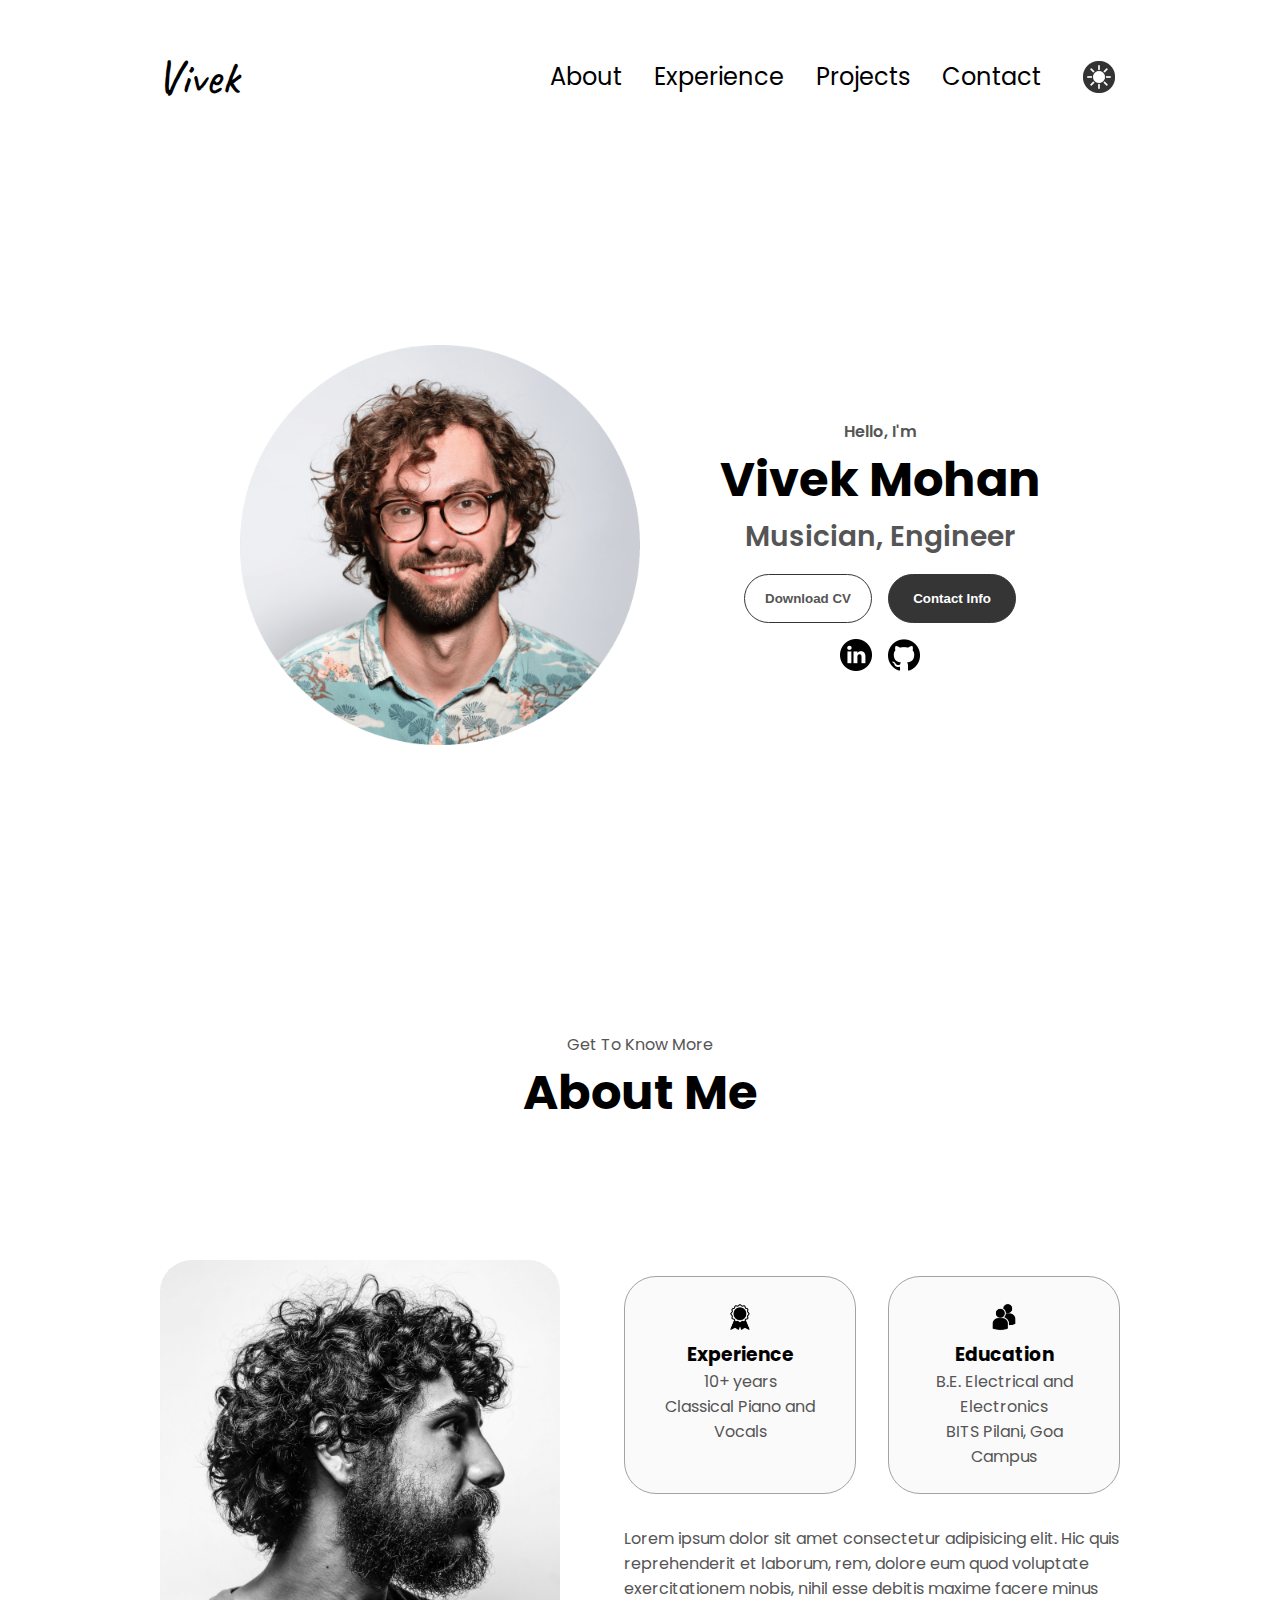
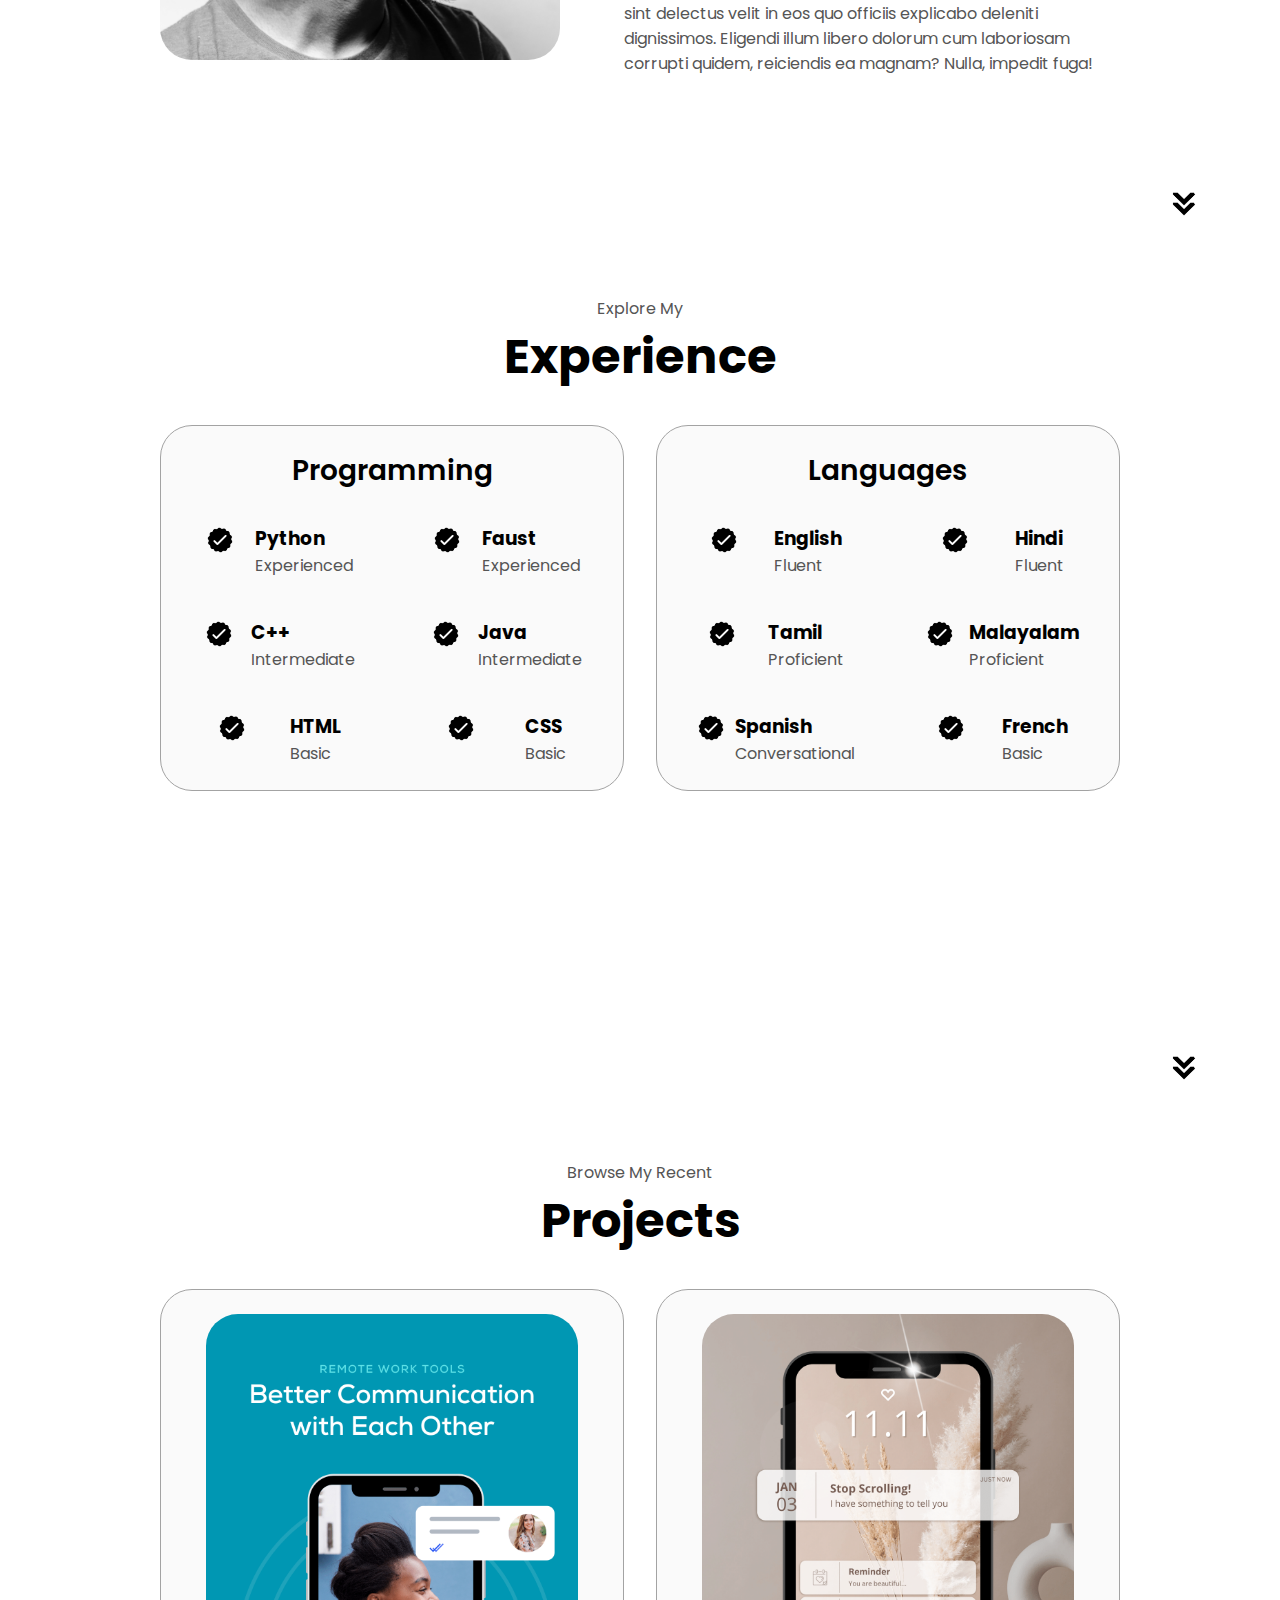
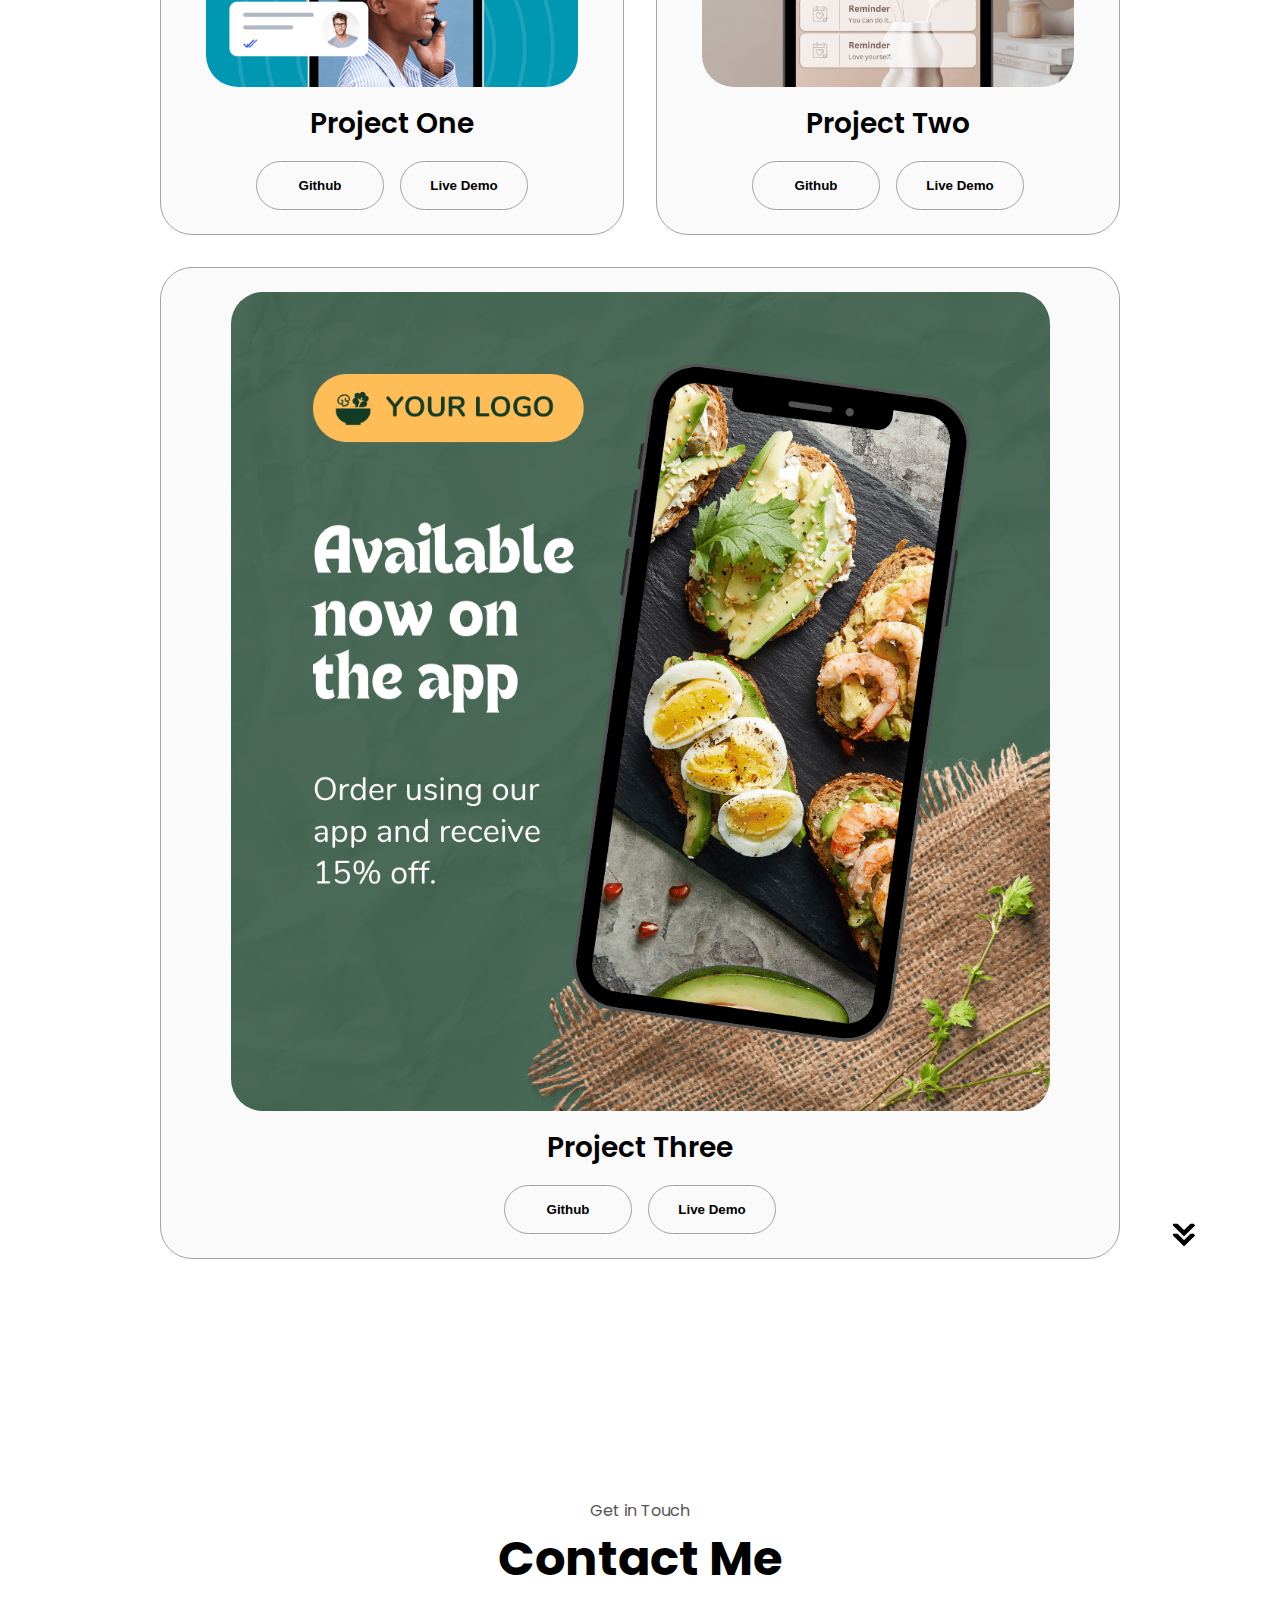
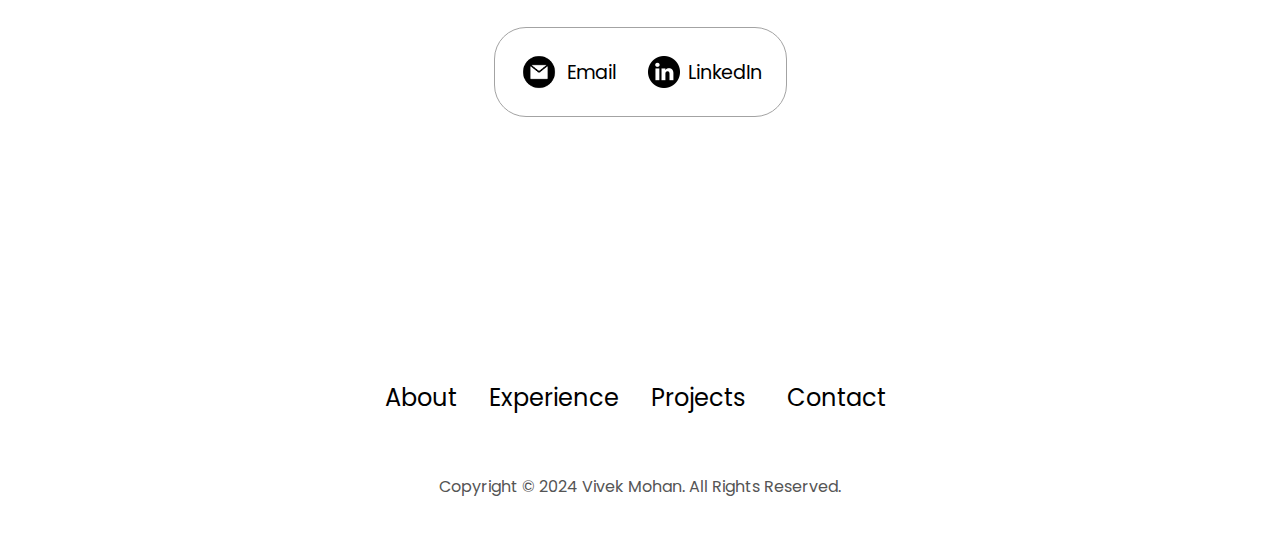
==== index.html @ 4d70843c "Updated fonts and info" ====
<!DOCTYPE html>
<html lang="en">
  <head>
    <meta charset="UTF-8" />
    <meta http-equiv="X-UA-Compatible" content="IE=edge" />
    <meta name="viewport" content="width=device-width, initial-scale=1.0" />
    <title>Vivek Mohan</title>
    <link rel="stylesheet" href="style.css" />
    <link rel="stylesheet" href="mediaqueries.css" />
  </head>
  <body>
    <nav id="desktop-nav">
      <div class="logo">Vivek</div>
      <div>
        <ul class="nav-links">
          <li><a href="#about">About</a></li>
          <li><a href="#experience">Experience</a></li>
          <li><a href="#projects">Projects</a></li>
          <li><a href="#contact">Contact</a></li>
          <li>
            <img
              id="modeToggle"
              class="icon color-icon"
              src="./assets/theme_light.png"
              src-light="./assets/theme_light.png"
              src-dark="./assets/theme_dark.png"
              alt="Color them icon"
            />
          </li>
        </ul>
      </div>
    </nav>
    <nav id="hamburger-nav">
      <div class="logo">Vivek</div>
      <div class="hamburger-menu">
        <div class="hamburger-icon" onclick="toggleMenu()">
          <span></span>
          <span></span>
          <span></span>
        </div>
        <div class="menu-links">
          <li><a href="#about" onclick="toggleMenu()">About</a></li>
          <li><a href="#experience" onclick="toggleMenu()">Experience</a></li>
          <li><a href="#projects" onclick="toggleMenu()">Projects</a></li>
          <li><a href="#contact" onclick="toggleMenu()">Contact</a></li>
          <li>
            <img
              id="modeToggle2"
              class="icon color-icon"
              src="./assets/theme_light.png"
              src-light="./assets/theme_light.png"
              src-dark="./assets/theme_dark.png"
              alt="Color them icon"
            />
          </li>
        </div>
      </div>
    </nav>
    <section id="profile">
      <div class="section__pic-container">
        <img src="./assets/profile-pic.png" alt="Vivek's profile picture" />
      </div>
      <div class="section__text">
        <p class="section__text__p1">Hello, I'm</p>
        <h1 class="title">Vivek Mohan</h1>
        <p class="section__text__p2">Musician, Engineer</p>
        <div class="btn-container">
          <button
            class="btn btn-color-2"
            onclick="window.open('./assets/VivekMohan_Resume.pdf')"
          >
            Download CV
          </button>
          <button class="btn btn-color-1" onclick="location.href='./#contact'">
            Contact Info
          </button>
        </div>
        <div id="socials-container">
          <img
            src="./assets/linkedin_light.png"
            src-light="./assets/linkedin_light.png"
            src-dark="./assets/linkedin_dark.png"
            alt="My LinkedIn profile"
            class="icon linkedin-icon"
            onclick="location.href='https://linkedin.com/in/vvk-mhn/'"
          />
          <img
            src="./assets/github_light.png"
            src-light="./assets/github_light.png"
            src-dark="./assets/github_dark.png"
            alt="My github profile"
            class="icon github-icon"
            onclick="location.href='https://github.com/vvk-mhn'"
          />
        </div>
      </div>
    </section>
    <section id="about">
      <p class="section__text__p1">Get To Know More</p>
      <h1 class="title">About Me</h1>
      <div class="section-container">
        <div class="section__pic-container">
          <img
            src="./assets/about-pic.png"
            alt="Profile picture"
            class="about-pic"
          />
        </div>
        <div class="about-details-container">
          <div class="about-containers">
            <div class="details-container">
              <img
                src="./assets/experience_light.png"
                src-light="./assets/experience_light.png"
                src-dark="./assets/experience_dark.png"
                alt="Experience icon"
                class="icon"
              />
              <h3>Experience</h3>
              <p>10+ years <br />Classical Piano and Vocals</p>
            </div>
            <div class="details-container">
              <img
                src="./assets/education_light.png"
                src-light="./assets/education_light.png"
                src-dark="./assets/education_dark.png"
                alt="Education icon"
                class="icon"
              />
              <h3>Education</h3>
              <p>B.E. Electrical and Electronics<br />BITS Pilani, Goa Campus</p>
            </div>
          </div>
          <div class="text-container">
            <p>
              Lorem ipsum dolor sit amet consectetur adipisicing elit. Hic quis
              reprehenderit et laborum, rem, dolore eum quod voluptate
              exercitationem nobis, nihil esse debitis maxime facere minus sint
              delectus velit in eos quo officiis explicabo deleniti dignissimos.
              Eligendi illum libero dolorum cum laboriosam corrupti quidem,
              reiciendis ea magnam? Nulla, impedit fuga!
            </p>
          </div>
        </div>
      </div>
      <img
        src="./assets/arrow_light.png"
        src-light="./assets/arrow_light.png"
        src-dark="./assets/arrow_dark.png"
        alt="Arrow icon"
        class="icon arrow"
        onclick="location.href='./#experience'"
      />
    </section>
    <section id="experience">
      <p class="section__text__p1">Explore My</p>
      <h1 class="title">Experience</h1>
      <div class="experience-details-container">
        <div class="about-containers">
          <div class="details-container">
            <h2 class="experience-sub-title">Programming</h2>
            <div class="article-container">
              <article>
                <img
                  src="./assets/checkmark_light.png"
                  src-light="./assets/checkmark_light.png"
                  src-dark="./assets/checkmark_dark.png"
                  alt="Experience icon"
                  class="icon"
                />
                <div>
                  <h3>Python</h3>
                  <p>Experienced</p>
                </div>
              </article>
              <article>
                <img
                  src="./assets/checkmark_light.png"
                  src-light="./assets/checkmark_light.png"
                  src-dark="./assets/checkmark_dark.png"
                  alt="Experience icon"
                  class="icon"
                />
                <div>
                  <h3>Faust</h3>
                  <p>Experienced</p>
                </div>
              </article>
              <article>
                <img
                  src="./assets/checkmark_light.png"
                  src-light="./assets/checkmark_light.png"
                  src-dark="./assets/checkmark_dark.png"
                  alt="Experience icon"
                  class="icon"
                />
                <div>
                  <h3>C++</h3>
                  <p>Intermediate</p>
                </div>
              </article>
              <article>
                <img
                  src="./assets/checkmark_light.png"
                  src-light="./assets/checkmark_light.png"
                  src-dark="./assets/checkmark_dark.png"
                  alt="Experience icon"
                  class="icon"
                />
                <div>
                  <h3>Java</h3>
                  <p>Intermediate</p>
                </div>
              </article>
              <article>
                <img
                  src="./assets/checkmark_light.png"
                  src-light="./assets/checkmark_light.png"
                  src-dark="./assets/checkmark_dark.png"
                  alt="Experience icon"
                  class="icon"
                />
                <div>
                  <h3>HTML</h3>
                  <p>Basic</p>
                </div>
              </article>
              <article>
                <img
                  src="./assets/checkmark_light.png"
                  src-light="./assets/checkmark_light.png"
                  src-dark="./assets/checkmark_dark.png"
                  alt="Experience icon"
                  class="icon"
                />
                <div>
                  <h3>CSS</h3>
                  <p>Basic</p>
                </div>
              </article>
            </div>
          </div>
          <div class="details-container">
            <h2 class="experience-sub-title">Languages</h2>
            <div class="article-container">
              <article>
                <img
                  src="./assets/checkmark_light.png"
                  src-light="./assets/checkmark_light.png"
                  src-dark="./assets/checkmark_dark.png"
                  alt="Experience icon"
                  class="icon"
                />
                <div>
                  <h3>English</h3>
                  <p>Fluent</p>
                </div>
              </article>
              <article>
                <img
                  src="./assets/checkmark_light.png"
                  src-light="./assets/checkmark_light.png"
                  src-dark="./assets/checkmark_dark.png"
                  alt="Experience icon"
                  class="icon"
                />
                <div>
                  <h3>Hindi</h3>
                  <p>Fluent</p>
                </div>
              </article>
              <article>
                <img
                  src="./assets/checkmark_light.png"
                  src-light="./assets/checkmark_light.png"
                  src-dark="./assets/checkmark_dark.png"
                  alt="Experience icon"
                  class="icon"
                />
                <div>
                  <h3>Tamil</h3>
                  <p>Proficient</p>
                </div>
              </article>
              <article>
                <img
                  src="./assets/checkmark_light.png"
                  src-light="./assets/checkmark_light.png"
                  src-dark="./assets/checkmark_dark.png"
                  alt="Experience icon"
                  class="icon"
                />
                <div>
                  <h3>Malayalam</h3>
                  <p>Proficient</p>
                </div>
              </article>
              <article>
                <img
                  src="./assets/checkmark_light.png"
                  src-light="./assets/checkmark_light.png"
                  src-dark="./assets/checkmark_dark.png"
                  alt="Experience icon"
                  class="icon"
                />
                <div>
                  <h3>Spanish</h3>
                  <p>Conversational</p>
                </div>
              </article>
              <article>
                <img
                  src="./assets/checkmark_light.png"
                  src-light="./assets/checkmark_light.png"
                  src-dark="./assets/checkmark_dark.png"
                  alt="Experience icon"
                  class="icon"
                />
                <div>
                  <h3>French</h3>
                  <p>Basic</p>
                </div>
              </article>
            </div>
          </div>
        </div>
      </div>
      <img
        src="./assets/arrow_light.png"
        src-light="./assets/arrow_light.png"
        src-dark="./assets/arrow_dark.png"
        alt="Arrow icon"
        class="icon arrow"
        onclick="location.href='./#projects'"
      />
    </section>
    <section id="projects">
      <p class="section__text__p1">Browse My Recent</p>
      <h1 class="title">Projects</h1>
      <div class="experience-details-container">
        <div class="about-containers">
          <div class="details-container color-container">
            <div class="article-container">
              <img
                src="./assets/project-1.png"
                alt="Project 1"
                class="project-img"
              />
            </div>
            <h2 class="experience-sub-title project-title">Project One</h2>
            <div class="btn-container">
              <button
                class="btn btn-color-2 project-btn"
                onclick="location.href='https://github.com/'"
              >
                Github
              </button>
              <button
                class="btn btn-color-2 project-btn"
                onclick="location.href='https://github.com/'"
              >
                Live Demo
              </button>
            </div>
          </div>
          <div class="details-container color-container">
            <div class="article-container">
              <img
                src="./assets/project-2.png"
                alt="Project 2"
                class="project-img"
              />
            </div>
            <h2 class="experience-sub-title project-title">Project Two</h2>
            <div class="btn-container">
              <button
                class="btn btn-color-2 project-btn"
                onclick="location.href='https://github.com/'"
              >
                Github
              </button>
              <button
                class="btn btn-color-2 project-btn"
                onclick="location.href='https://github.com/'"
              >
                Live Demo
              </button>
            </div>
          </div>
          <div class="details-container color-container">
            <div class="article-container">
              <img
                src="./assets/project-3.png"
                alt="Project 3"
                class="project-img"
              />
            </div>
            <h2 class="experience-sub-title project-title">Project Three</h2>
            <div class="btn-container">
              <button
                class="btn btn-color-2 project-btn"
                onclick="location.href='https://github.com/'"
              >
                Github
              </button>
              <button
                class="btn btn-color-2 project-btn"
                onclick="location.href='https://github.com/'"
              >
                Live Demo
              </button>
            </div>
          </div>
        </div>
      </div>
      <img
        src="./assets/arrow_light.png"
        src-light="./assets/arrow_light.png"
        src-dark="./assets/arrow_dark.png"
        alt="Arrow icon"
        class="icon arrow"
        onclick="location.href='./#contact'"
      />
    </section>
    <section id="contact">
      <p class="section__text__p1">Get in Touch</p>
      <h1 class="title">Contact Me</h1>
      <div class="contact-info-upper-container">
        <div class="contact-info-container">
          <img
            src="./assets/email_light.png"
            src-light="./assets/email_light.png"
            src-dark="./assets/email_dark.png"
            alt="Email icon"
            class="icon contact-icon email-icon"
          />
          <p><a href="mailto:vivek-mohan@outlook.com">Email</a></p>
        </div>
        <div class="contact-info-container">
          <img
            src="./assets/linkedin_light.png"
            src-light="./assets/linkedin_light.png"
            src-dark="./assets/linkedin_dark.png"
            alt="My LinkedIn profile"
            class="icon linkedin-icon"
            onclick="location.href='https://www.linkedin.com/in/vvk-mhn/'"
          />
          <p><a href="https://www.linkedin.com">LinkedIn</a></p>
        </div>
      </div>
    </section>
    <footer>
      <nav>
        <div class="nav-links-container">
          <ul class="nav-links">
            <li><a href="#about">About</a></li>
            <li><a href="#experience">Experience</a></li>
            <li><a href="#projects">Projects</a></li>
            <li><a href="#contact">Contact</a></li>
          </ul>
        </div>
      </nav>
      <p>Copyright &#169; 2024 Vivek Mohan. All Rights Reserved.</p>
    </footer>
    <script src="script.js"></script>
  </body>
</html>
---- style.css ----
/* GENERAL */

@import url("https://fonts.googleapis.com/css2?family=Poppins:wght@300;400;500;600&display=swap");
@import url('https://fonts.googleapis.com/css2?family=Caveat:wght@500&display=swap');


/* Default Light Mode */
:root {
  --primary-color: white;
  --primary-color-2: rgb(250, 250, 250);
  --primary-color-3: rgb(181, 181, 181);
  --background-color: rgb(255, 255, 255);
  --secondary-color: black;
  --secondary-color-2: rgb(85, 85, 85);
  --button-background: rgb(53, 53, 53);
  --button-text-hover: grey;
  --button-border: rgb(53, 53, 53) 0.1rem solid;
  --button-border-2: rgb(255, 255, 255) 0.1rem solid;
  --container-border: rgb(163, 163, 163);
}

/* Dark Mode */
[theme="dark"] {
  --primary-color: black;
  --primary-color-2: rgb(39, 39, 39);
  --primary-color-3: rgb(74, 74, 74);
  --background-color: rgb(33, 33, 33);
  --secondary-color: white;
  --secondary-color-2: rgb(170, 170, 170);
  --button-background: rgb(202, 202, 202);
  --button-text-hover: lightgrey;
  --button-border: rgb(202, 202, 202) 0.1rem solid;
  --button-border-2: rgb(0, 0, 0) 0.1rem solid;
  --container-border: rgb(92, 92, 92);
}

* {
  margin: 0;
  padding: 0;
}

h3 {
  color: var(--secondary-color);
}

body {
  font-family: "Poppins", sans-serif;
  background-color: var(--background-color);
}

html {
  scroll-behavior: smooth;
}

p {
  color: var(--secondary-color-2);
}

/* TRANSITION */

a,
.btn {
  transition: all 300ms ease;
}

/* DESKTOP NAV */

nav,
.nav-links {
  display: flex;
  align-items: center;
}

nav {
  justify-content: space-around;
  height: 17vh;
}

.nav-links {
  gap: 2rem;
  list-style: none;
  font-size: 1.5rem;
}

nav li:last-child {
  width: max-content;
  display: flex;
  margin: auto;
  padding: 10px;
}

a {
  color: var(--secondary-color);
  text-decoration: none;
  text-decoration-color: var(--primary-color);
}

a:hover {
  text-decoration: underline;
  text-underline-offset: 1rem;
  text-decoration-color: var(--secondary-color);
}

nav a:hover {
  color: var(--secondary-color);
  text-decoration-color: var(--secondary-color);
}

.logo {
  font-family: "Caveat", cursive;
  font-optical-sizing: auto;
  font-weight: 500;
  font-style: normal;
  font-size: 48px;
  color: var(--secondary-color);
}

.logo:hover {
  cursor: default;
}

/* HAMBURGER MENU */

#hamburger-nav {
  display: none;
}

.hamburger-menu {
  position: relative;
  display: inline-block;
}

.hamburger-icon {
  display: flex;
  flex-direction: column;
  justify-content: space-between;
  height: 24px;
  width: 30px;
  cursor: pointer;
}

.hamburger-icon span {
  width: 100%;
  height: 2px;
  background-color: var(--secondary-color);
  transition: all 0.3 ease-in-out;
}

.menu-links {
  position: absolute;
  top: 100%;
  right: 0;
  background-color: var(--primary-color);
  width: fit-content;
  max-height: 0;
  overflow: hidden;
  transition: all 0.3 ease-in-out;
}

.menu-links a {
  display: block;
  padding: 10px;
  text-align: center;
  font-size: 1.5rem;
  color: var(--secondary-color);
  text-decoration: none;
  transition: all 0.3 ease-in-out;
}

.menu-links li {
  list-style: none;
}

.menu-links.open {
  max-height: 300px;
}

.hamburger-icon.open span:first-child {
  transform: rotate(45deg) translate(10px, 5px);
}

.hamburger-icon.open span:nth-child(2) {
  opacity: 0;
}

.hamburger-icon.open span:last-child {
  transform: rotate(-45deg) translate(10px, -5px);
}

.hamburger-icon span:first-child {
  transform: none;
}

.hamburger-icon span:first-child {
  opacity: 1;
}

.hamburger-icon span:first-child {
  transform: none;
}

/* SECTIONS */

section {
  padding-top: 4vh;
  height: 96vh;
  margin: 0 10rem;
  box-sizing: border-box;
  min-height: fit-content;
}

.section-container {
  display: flex;
}

/* PROFILE SECTION */

#profile {
  display: flex;
  justify-content: center;
  gap: 5rem;
  height: 80vh;
}

.section__pic-container {
  display: flex;
  height: 400px;
  width: 400px;
  margin: auto 0;
}

.section__text {
  align-self: center;
  text-align: center;
}

.section__text p {
  font-weight: 600;
}

.section__text__p1 {
  text-align: center;
}

.section__text__p2 {
  font-size: 1.75rem;
  margin-bottom: 1rem;
}

.title {
  color: var(--secondary-color);
  font-size: 3rem;
  text-align: center;
}

#socials-container {
  display: flex;
  justify-content: center;
  margin-top: 1rem;
  gap: 1rem;
}

/* ICONS */

.icon {
  cursor: pointer;
  height: 2rem;
}

/* BUTTONS */

.btn-container {
  display: flex;
  justify-content: center;
  gap: 1rem;
}

.btn {
  font-weight: 600;
  transition: all 300ms ease;
  padding: 1rem;
  width: 8rem;
  border-radius: 2rem;
}

.btn-color-1,
.btn-color-2 {
  border: var(--button-border);
  color: var(--secondary-color-2);
}

.btn-color-1:hover,
.btn-color-2:hover {
  cursor: pointer;
}

.btn-color-1,
.btn-color-2:hover {
  background: var(--button-background);
  color: var(--primary-color);
}

.btn-color-1:hover {
  background: var(--secondary-color);
}

.btn-color-2 {
  background: none;
}

.btn-color-2:hover {
  border: var(--button-border);
  background: var(--secondary-color);
}

.btn-container {
  gap: 1rem;
}

/* ABOUT SECTION */

#about {
  position: relative;
}

.about-containers {
  gap: 2rem;
  margin-bottom: 2rem;
  margin-top: 2rem;
}

.about-details-container {
  justify-content: center;
  flex-direction: column;
}

.about-containers,
.about-details-container {
  display: flex;
}

.about-pic {
  border-radius: 2rem;
}

.arrow {
  position: absolute;
  right: -5rem;
  bottom: 2.5rem;
}

.details-container {
  padding: 1.5rem;
  flex: 1;
  background: var(--primary-color-2);
  border-radius: 2rem;
  border: var(--button-border);
  border-color: var(--container-border);
  text-align: center;
}

.section-container {
  gap: 4rem;
  height: 80%;
}

.section__pic-container {
  height: 400px;
  width: 400px;
  margin: auto 0;
}

/* EXPERIENCE SECTION */

#experience {
  position: relative;
}

.experience-sub-title {
  color: var(--secondary-color);
  font-weight: 600;
  font-size: 1.75rem;
  margin-bottom: 2rem;
}

.experience-details-container {
  display: flex;
  justify-content: center;
  flex-direction: column;
}

.article-container {
  display: flex;
  text-align: initial;
  flex-wrap: wrap;
  flex-direction: row;
  gap: 2.5rem;
  justify-content: space-around;
}

article {
  display: flex;
  width: 10rem;
  justify-content: space-around;
  gap: 0.5rem;
}

article .icon {
  cursor: default;
}

/* PROJECTS SECTION */

#projects {
  position: relative;
}

.color-container {
  border-color: var(--container-border);
  background: var(--primary-color-2);
}

.project-img {
  border-radius: 2rem;
  width: 90%;
  height: 90%;
}

.project-title {
  margin: 1rem;
  color: var(--secondary-color);
}

.project-btn {
  color: var(--secondary-color);
  border-color: var(--container-border);
}

/* CONTACT */

#contact {
  display: flex;
  justify-content: center;
  flex-direction: column;
  height: 70vh;
}

.contact-info-upper-container {
  display: flex;
  justify-content: center;
  border-radius: 2rem;
  border: var(--button-border);
  border-color: var(--container-border);
  background: var(--background-color);
  margin: 2rem auto;
  padding: 0.5rem;
}

.contact-info-container {
  display: flex;
  align-items: center;
  justify-content: center;
  gap: 0.5rem;
  margin: 1rem;
}

.contact-info-container p {
  font-size: larger;
}

.contact-icon {
  cursor: default;
}

.email-icon {
  height: 2.5rem;
}

/* FOOTER SECTION */

footer {
  height: 26vh;
  margin: 0 1rem;
}

footer p {
  text-align: center;
}
---- mediaqueries.css ----
@media screen and (max-width: 1400px) {
  #profile {
    height: 83vh;
    margin-bottom: 6rem;
  }
  .about-containers {
    flex-wrap: wrap;
  }
}

@media screen and (max-width: 1200px) {
  #desktop-nav {
    display: none;
  }
  #hamburger-nav {
    display: flex;
  }
  #experience,
  .experience-details-container {
    margin-top: 2rem;
  }
  #profile,
  .section-container {
    display: block;
  }
  .arrow {
    display: none;
  }
  section,
  .section-container {
    height: fit-content;
  }
  section {
    margin: 0 5%;
  }
  .section__pic-container {
    width: 275px;
    height: 275px;
    margin: 0 auto 2rem;
  }
  .about-containers {
    margin-top: 0;
  }
}

@media screen and (max-width: 600px) {
  #contact,
  footer {
    height: 40vh;
  }
  #profile {
    height: 83vh;
    margin-bottom: 0;
  }
  article {
    font-size: 1rem;
  }
  footer nav {
    height: fit-content;
    margin-bottom: 2rem;
  }
  .about-containers,
  .contact-info-upper-container,
  .btn-container {
    flex-wrap: wrap;
  }
  .contact-info-container {
    margin: 0;
  }
  .contact-info-container p,
  .nav-links li a {
    font-size: 1rem;
  }
  .experience-sub-title {
    font-size: 1.25rem;
  }
  .logo {
    font-size: 1.5rem;
  }
  .nav-links {
    flex-direction: column;
    gap: 0.5rem;
    text-align: center;
  }
  .section__pic-container {
    width: auto;
    height: 46vw;
    justify-content: center;
  }
  .section__text__p2 {
    font-size: 1.25rem;
  }
  .title {
    font-size: 2rem;
  }
  .text-container {
    text-align: justify;
  }
}
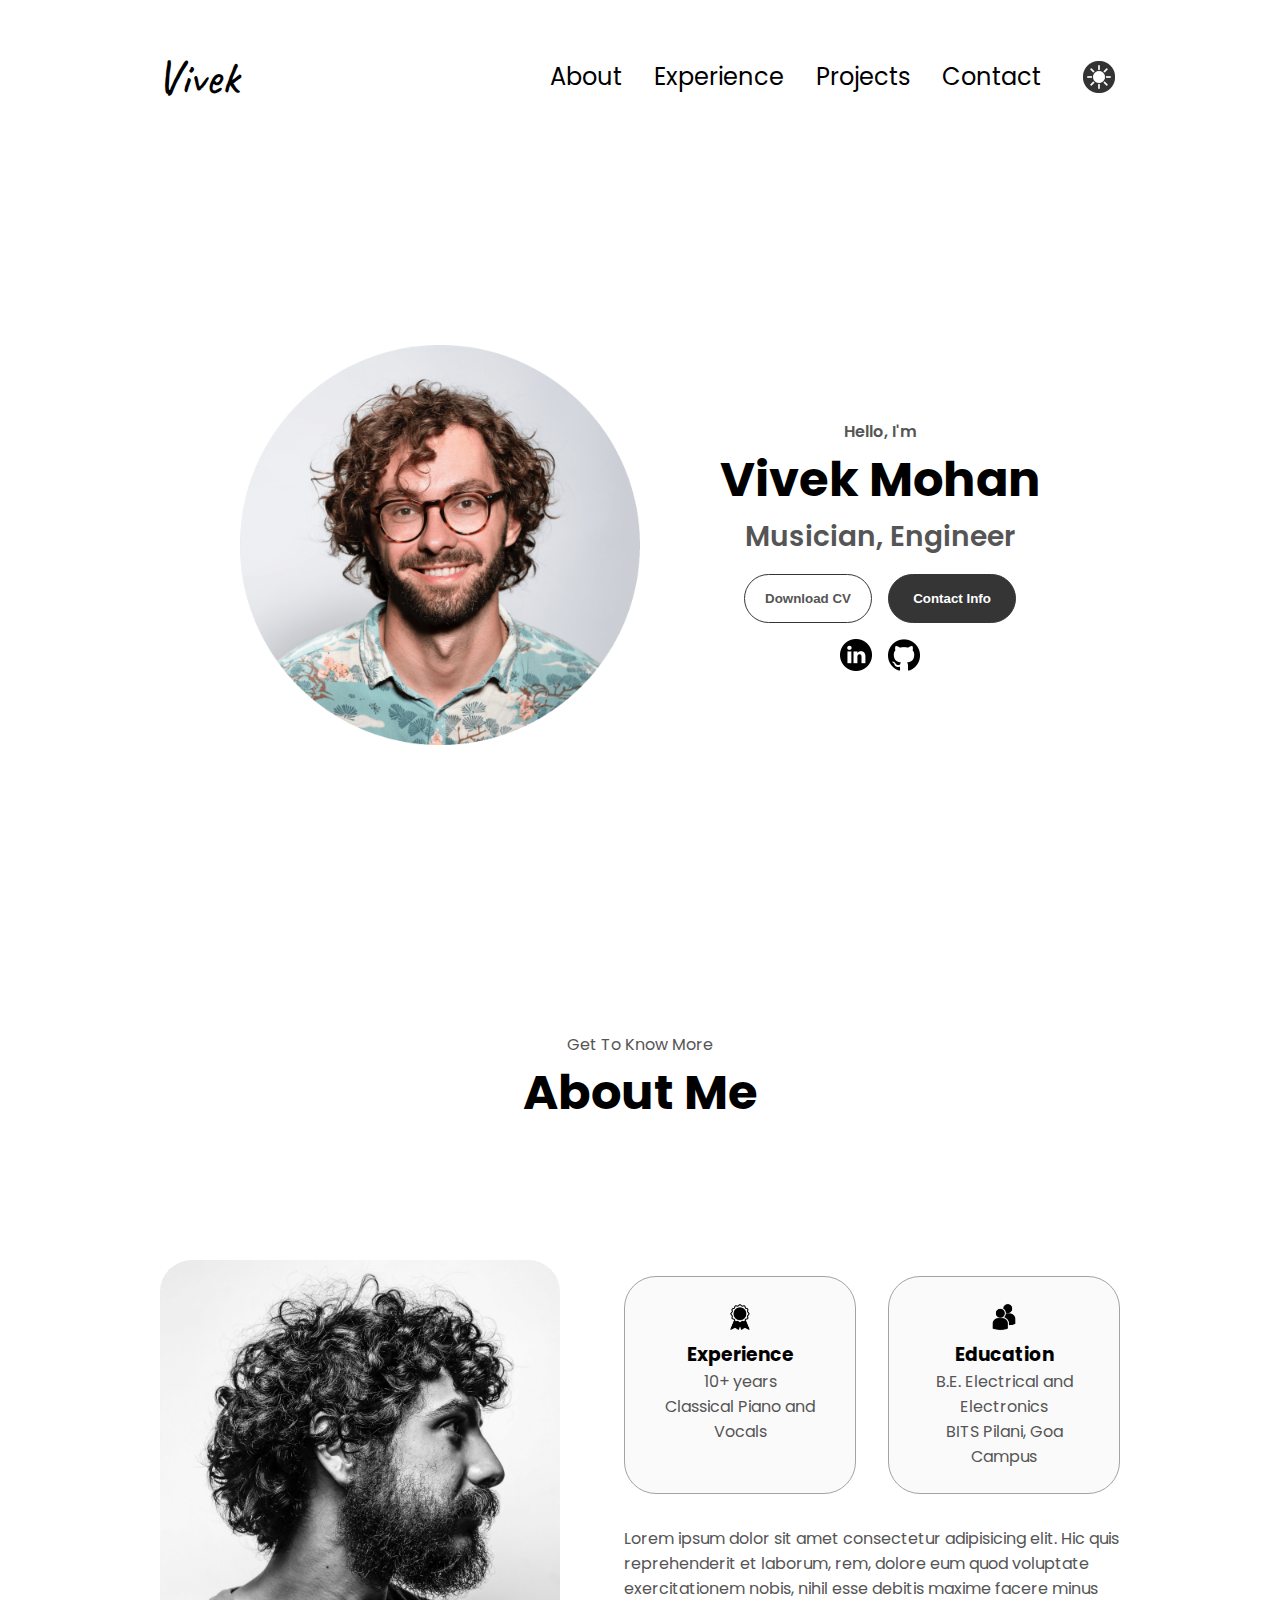
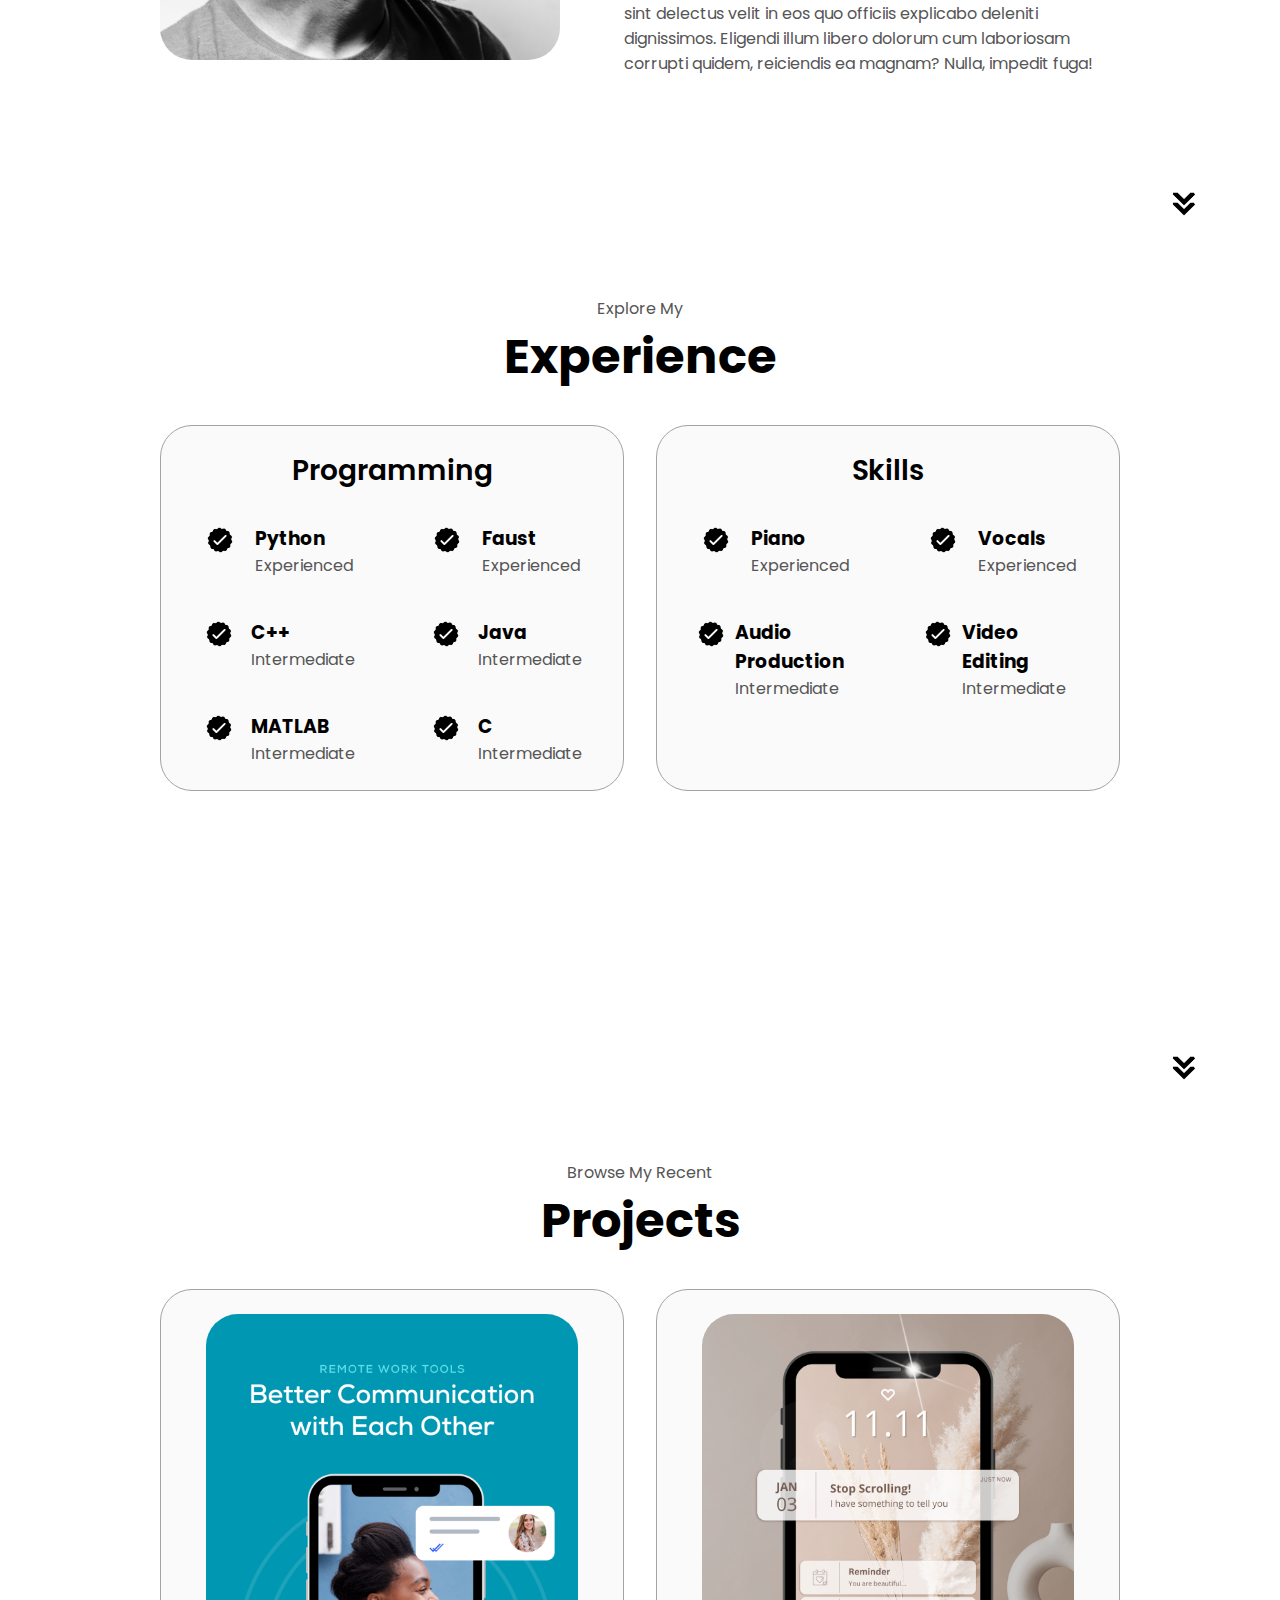
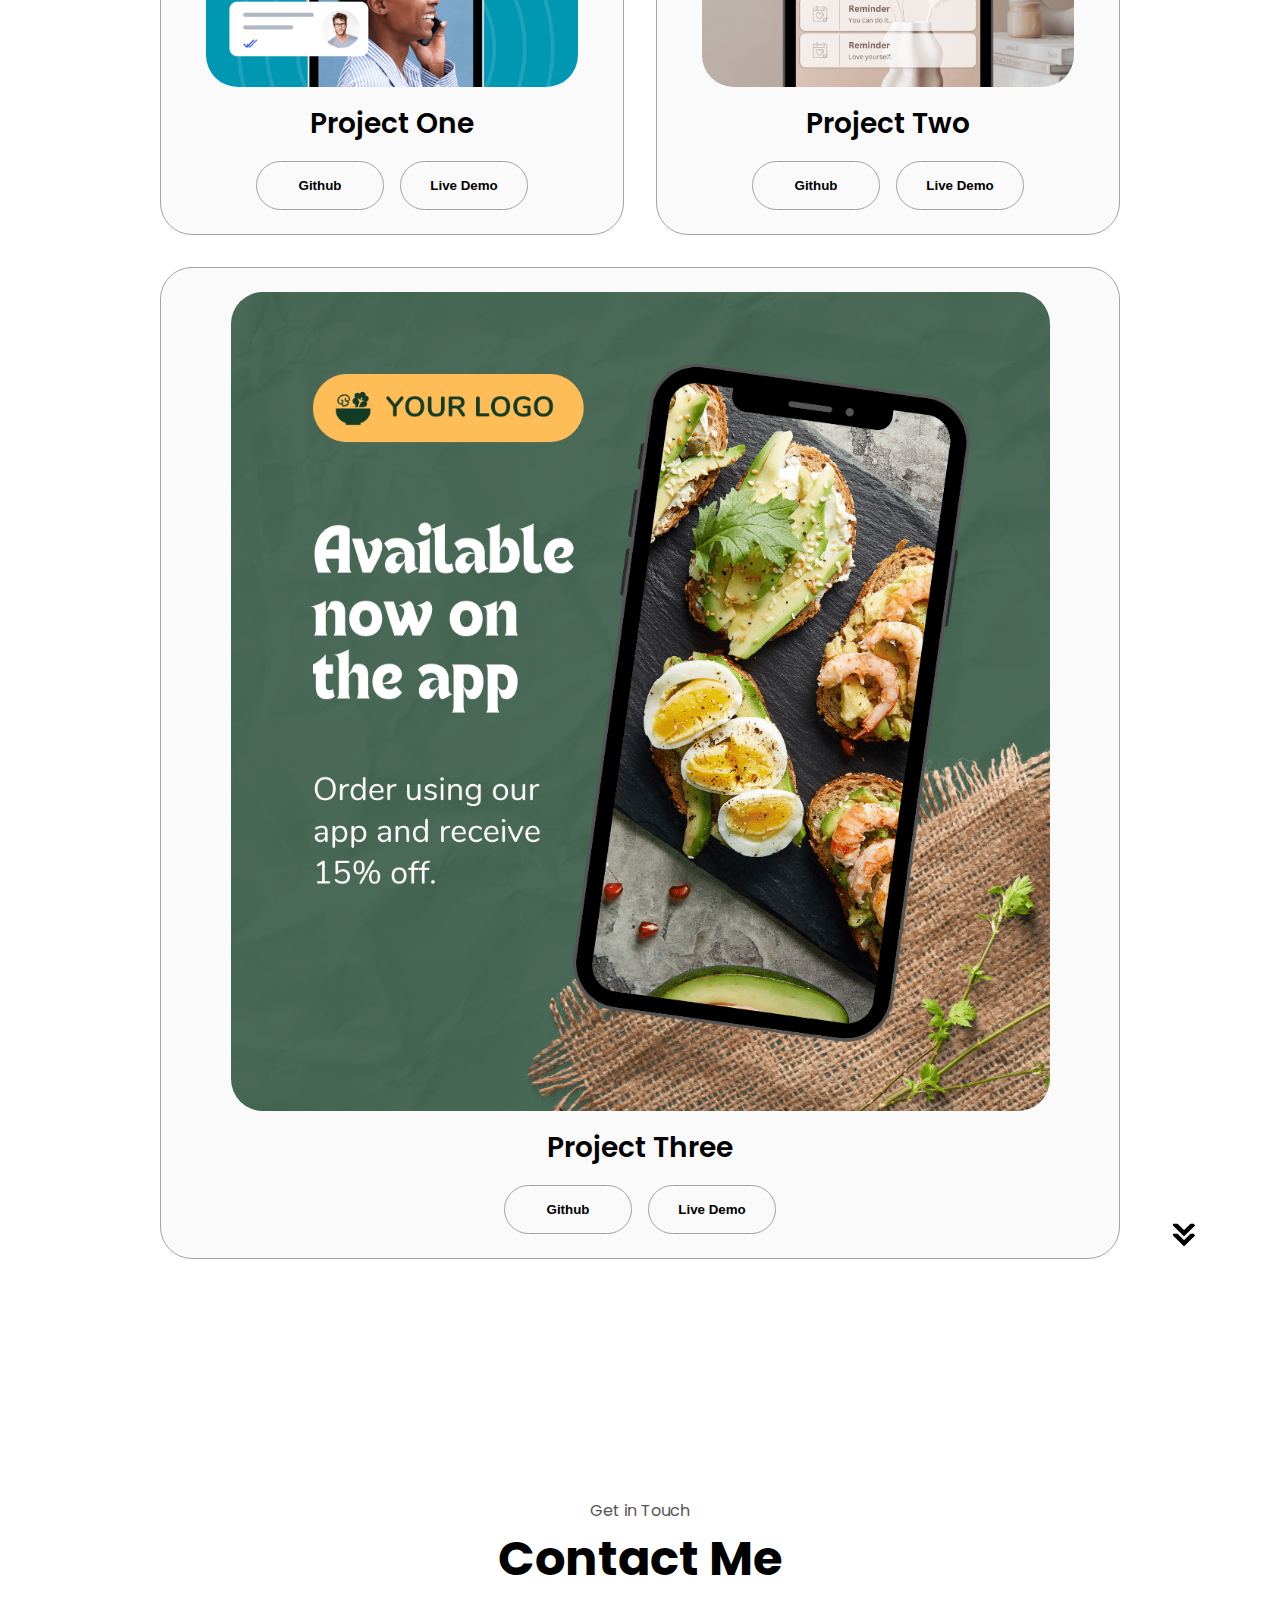
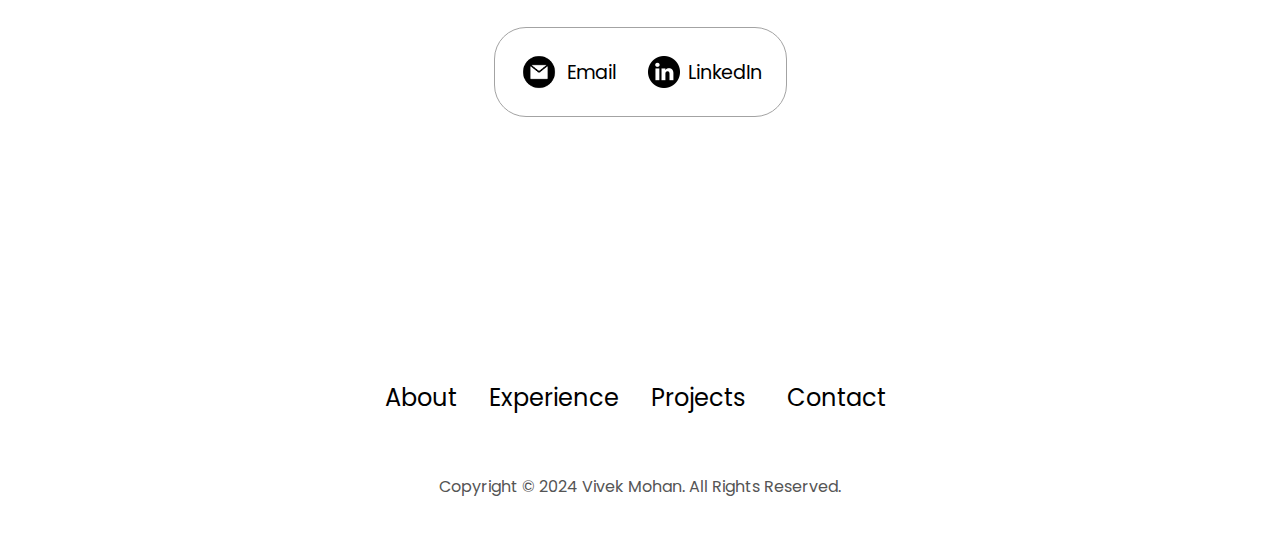
==== commit 10f7c7d4: "Update content" ====
--- a/index.html
+++ b/index.html
@@ -221,27 +221,27 @@
                   class="icon"
                 />
                 <div>
-                  <h3>HTML</h3>
-                  <p>Basic</p>
-                </div>
-              </article>
-              <article>
-                <img
-                  src="./assets/checkmark_light.png"
-                  src-light="./assets/checkmark_light.png"
-                  src-dark="./assets/checkmark_dark.png"
-                  alt="Experience icon"
-                  class="icon"
-                />
-                <div>
-                  <h3>CSS</h3>
-                  <p>Basic</p>
+                  <h3>MATLAB</h3>
+                  <p>Intermediate</p>
+                </div>
+              </article>
+              <article>
+                <img
+                  src="./assets/checkmark_light.png"
+                  src-light="./assets/checkmark_light.png"
+                  src-dark="./assets/checkmark_dark.png"
+                  alt="Experience icon"
+                  class="icon"
+                />
+                <div>
+                  <h3>C</h3>
+                  <p>Intermediate</p>
                 </div>
               </article>
             </div>
           </div>
           <div class="details-container">
-            <h2 class="experience-sub-title">Languages</h2>
+            <h2 class="experience-sub-title">Skills</h2>
             <div class="article-container">
               <article>
                 <img
@@ -252,73 +252,47 @@
                   class="icon"
                 />
                 <div>
-                  <h3>English</h3>
-                  <p>Fluent</p>
-                </div>
-              </article>
-              <article>
-                <img
-                  src="./assets/checkmark_light.png"
-                  src-light="./assets/checkmark_light.png"
-                  src-dark="./assets/checkmark_dark.png"
-                  alt="Experience icon"
-                  class="icon"
-                />
-                <div>
-                  <h3>Hindi</h3>
-                  <p>Fluent</p>
-                </div>
-              </article>
-              <article>
-                <img
-                  src="./assets/checkmark_light.png"
-                  src-light="./assets/checkmark_light.png"
-                  src-dark="./assets/checkmark_dark.png"
-                  alt="Experience icon"
-                  class="icon"
-                />
-                <div>
-                  <h3>Tamil</h3>
-                  <p>Proficient</p>
-                </div>
-              </article>
-              <article>
-                <img
-                  src="./assets/checkmark_light.png"
-                  src-light="./assets/checkmark_light.png"
-                  src-dark="./assets/checkmark_dark.png"
-                  alt="Experience icon"
-                  class="icon"
-                />
-                <div>
-                  <h3>Malayalam</h3>
-                  <p>Proficient</p>
-                </div>
-              </article>
-              <article>
-                <img
-                  src="./assets/checkmark_light.png"
-                  src-light="./assets/checkmark_light.png"
-                  src-dark="./assets/checkmark_dark.png"
-                  alt="Experience icon"
-                  class="icon"
-                />
-                <div>
-                  <h3>Spanish</h3>
-                  <p>Conversational</p>
-                </div>
-              </article>
-              <article>
-                <img
-                  src="./assets/checkmark_light.png"
-                  src-light="./assets/checkmark_light.png"
-                  src-dark="./assets/checkmark_dark.png"
-                  alt="Experience icon"
-                  class="icon"
-                />
-                <div>
-                  <h3>French</h3>
-                  <p>Basic</p>
+                  <h3>Piano</h3>
+                  <p>Experienced</p>
+                </div>
+              </article>
+              <article>
+                <img
+                  src="./assets/checkmark_light.png"
+                  src-light="./assets/checkmark_light.png"
+                  src-dark="./assets/checkmark_dark.png"
+                  alt="Experience icon"
+                  class="icon"
+                />
+                <div>
+                  <h3>Vocals</h3>
+                  <p>Experienced</p>
+                </div>
+              </article>
+              <article>
+                <img
+                  src="./assets/checkmark_light.png"
+                  src-light="./assets/checkmark_light.png"
+                  src-dark="./assets/checkmark_dark.png"
+                  alt="Experience icon"
+                  class="icon"
+                />
+                <div>
+                  <h3>Audio Production</h3>
+                  <p>Intermediate</p>
+                </div>
+              </article>
+              <article>
+                <img
+                  src="./assets/checkmark_light.png"
+                  src-light="./assets/checkmark_light.png"
+                  src-dark="./assets/checkmark_dark.png"
+                  alt="Experience icon"
+                  class="icon"
+                />
+                <div>
+                  <h3>Video Editing</h3>
+                  <p>Intermediate</p>
                 </div>
               </article>
             </div>
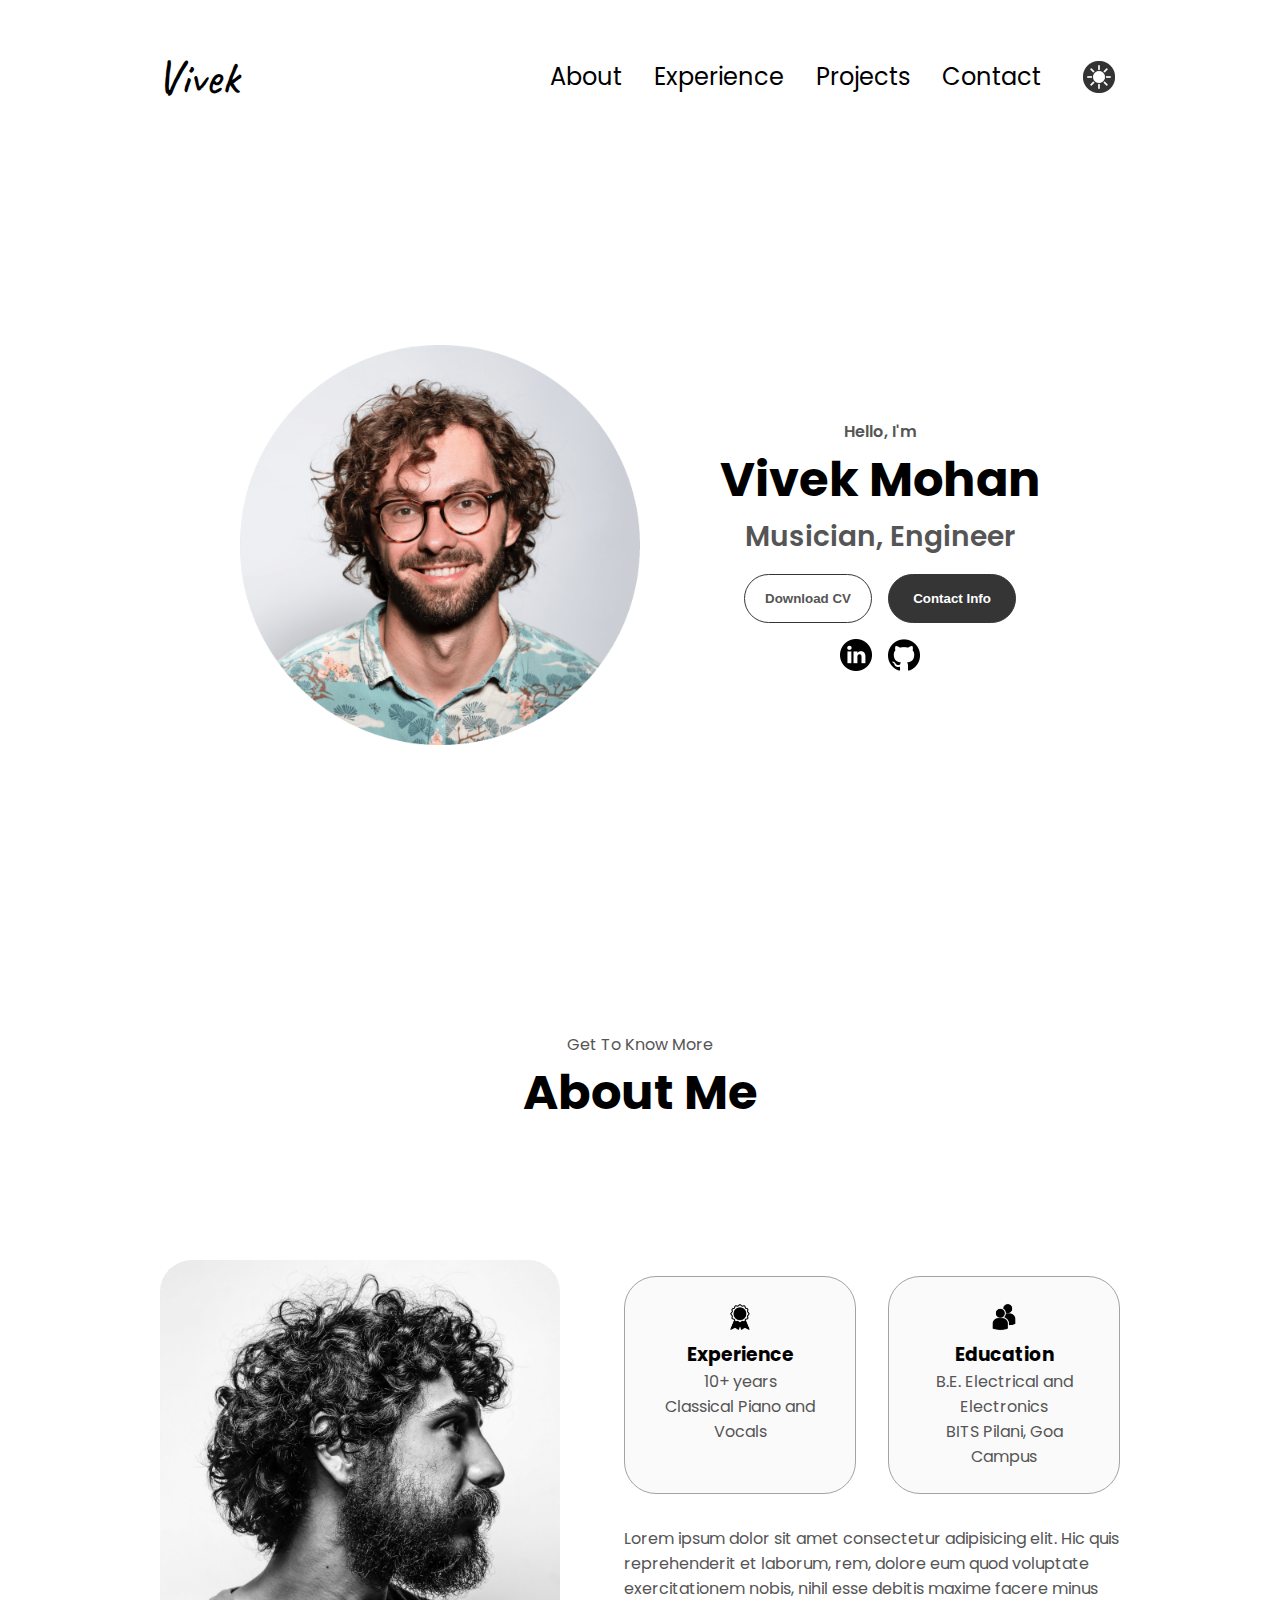
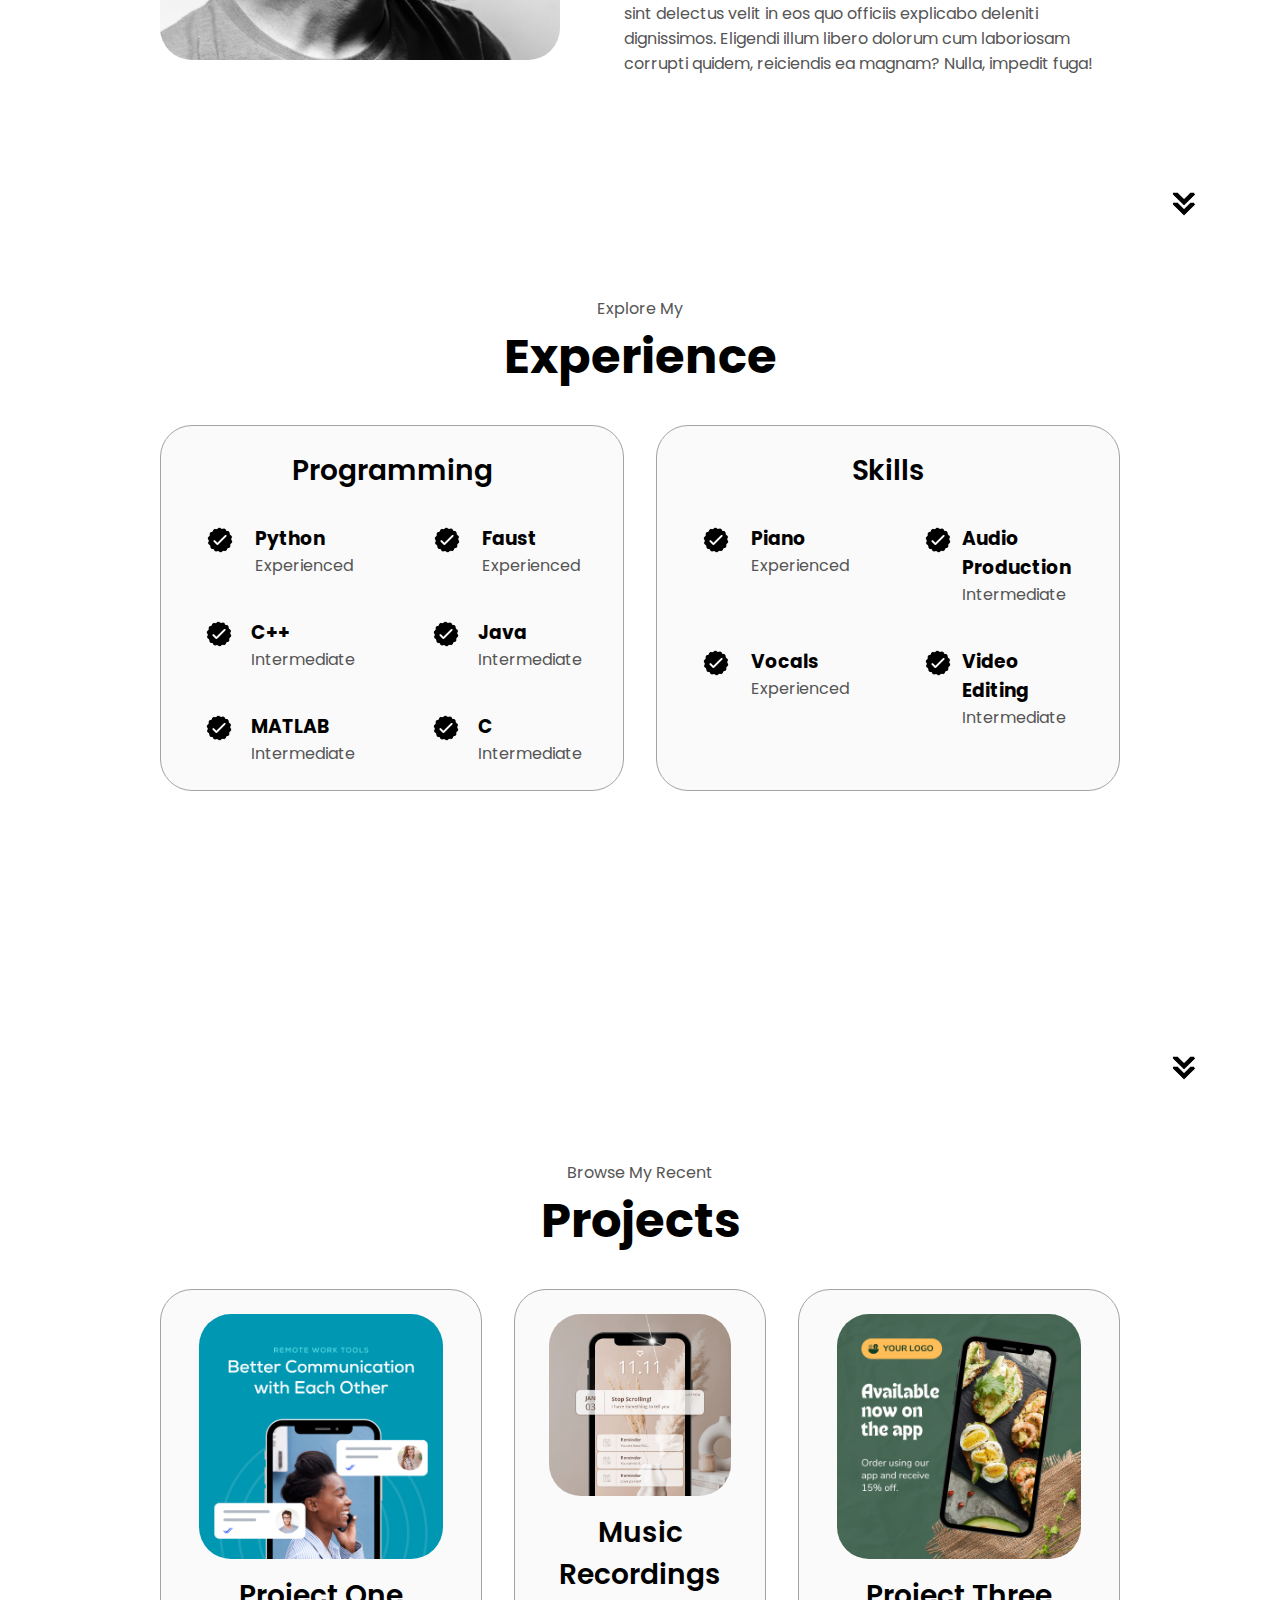
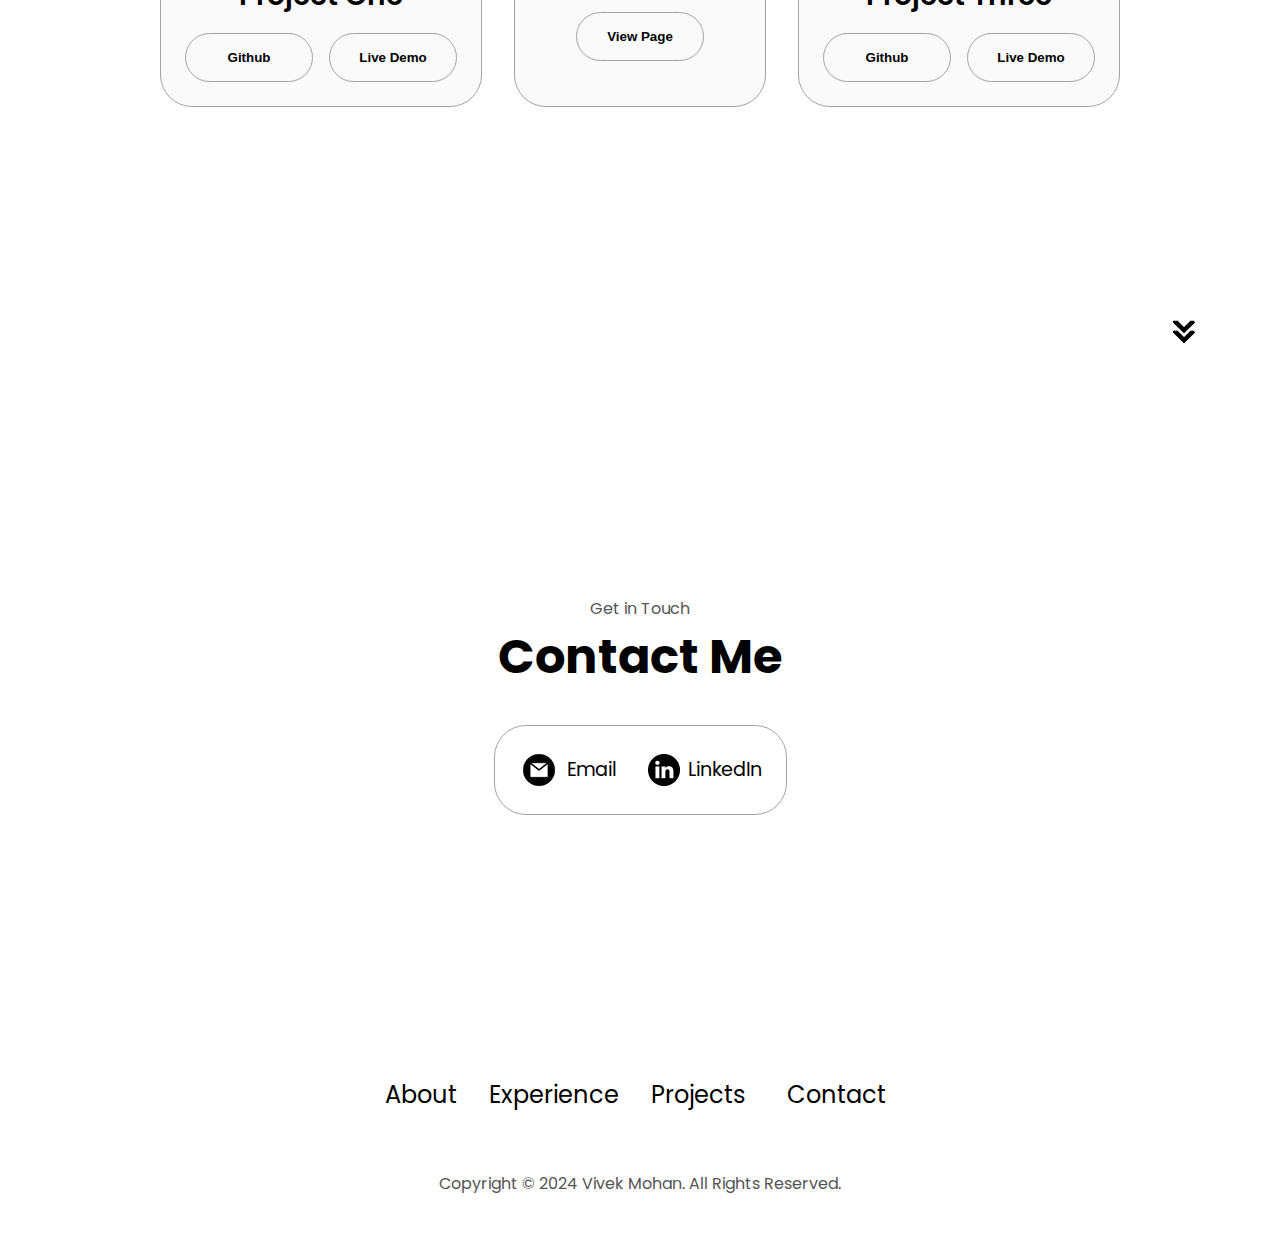
==== commit 97bc747d: "Added new page" ====
--- a/index.html
+++ b/index.html
@@ -170,7 +170,7 @@
                 />
                 <div>
                   <h3>Python</h3>
-                  <p>Experienced</p>
+                  <p>Experienced </p>
                 </div>
               </article>
               <article>
@@ -183,7 +183,7 @@
                 />
                 <div>
                   <h3>Faust</h3>
-                  <p>Experienced</p>
+                  <p>Experienced </p>
                 </div>
               </article>
               <article>
@@ -265,21 +265,21 @@
                   class="icon"
                 />
                 <div>
+                  <h3>Audio Production</h3>
+                  <p>Intermediate</p>
+                </div>
+              </article>
+              <article>
+                <img
+                  src="./assets/checkmark_light.png"
+                  src-light="./assets/checkmark_light.png"
+                  src-dark="./assets/checkmark_dark.png"
+                  alt="Experience icon"
+                  class="icon"
+                />
+                <div>
                   <h3>Vocals</h3>
                   <p>Experienced</p>
-                </div>
-              </article>
-              <article>
-                <img
-                  src="./assets/checkmark_light.png"
-                  src-light="./assets/checkmark_light.png"
-                  src-dark="./assets/checkmark_dark.png"
-                  alt="Experience icon"
-                  class="icon"
-                />
-                <div>
-                  <h3>Audio Production</h3>
-                  <p>Intermediate</p>
                 </div>
               </article>
               <article>
@@ -345,19 +345,13 @@
                 class="project-img"
               />
             </div>
-            <h2 class="experience-sub-title project-title">Project Two</h2>
+            <h2 class="experience-sub-title project-title">Music Recordings</h2>
             <div class="btn-container">
               <button
                 class="btn btn-color-2 project-btn"
-                onclick="location.href='https://github.com/'"
+                onclick="location.href='music.html'"
               >
-                Github
-              </button>
-              <button
-                class="btn btn-color-2 project-btn"
-                onclick="location.href='https://github.com/'"
-              >
-                Live Demo
+                View Page 
               </button>
             </div>
           </div>
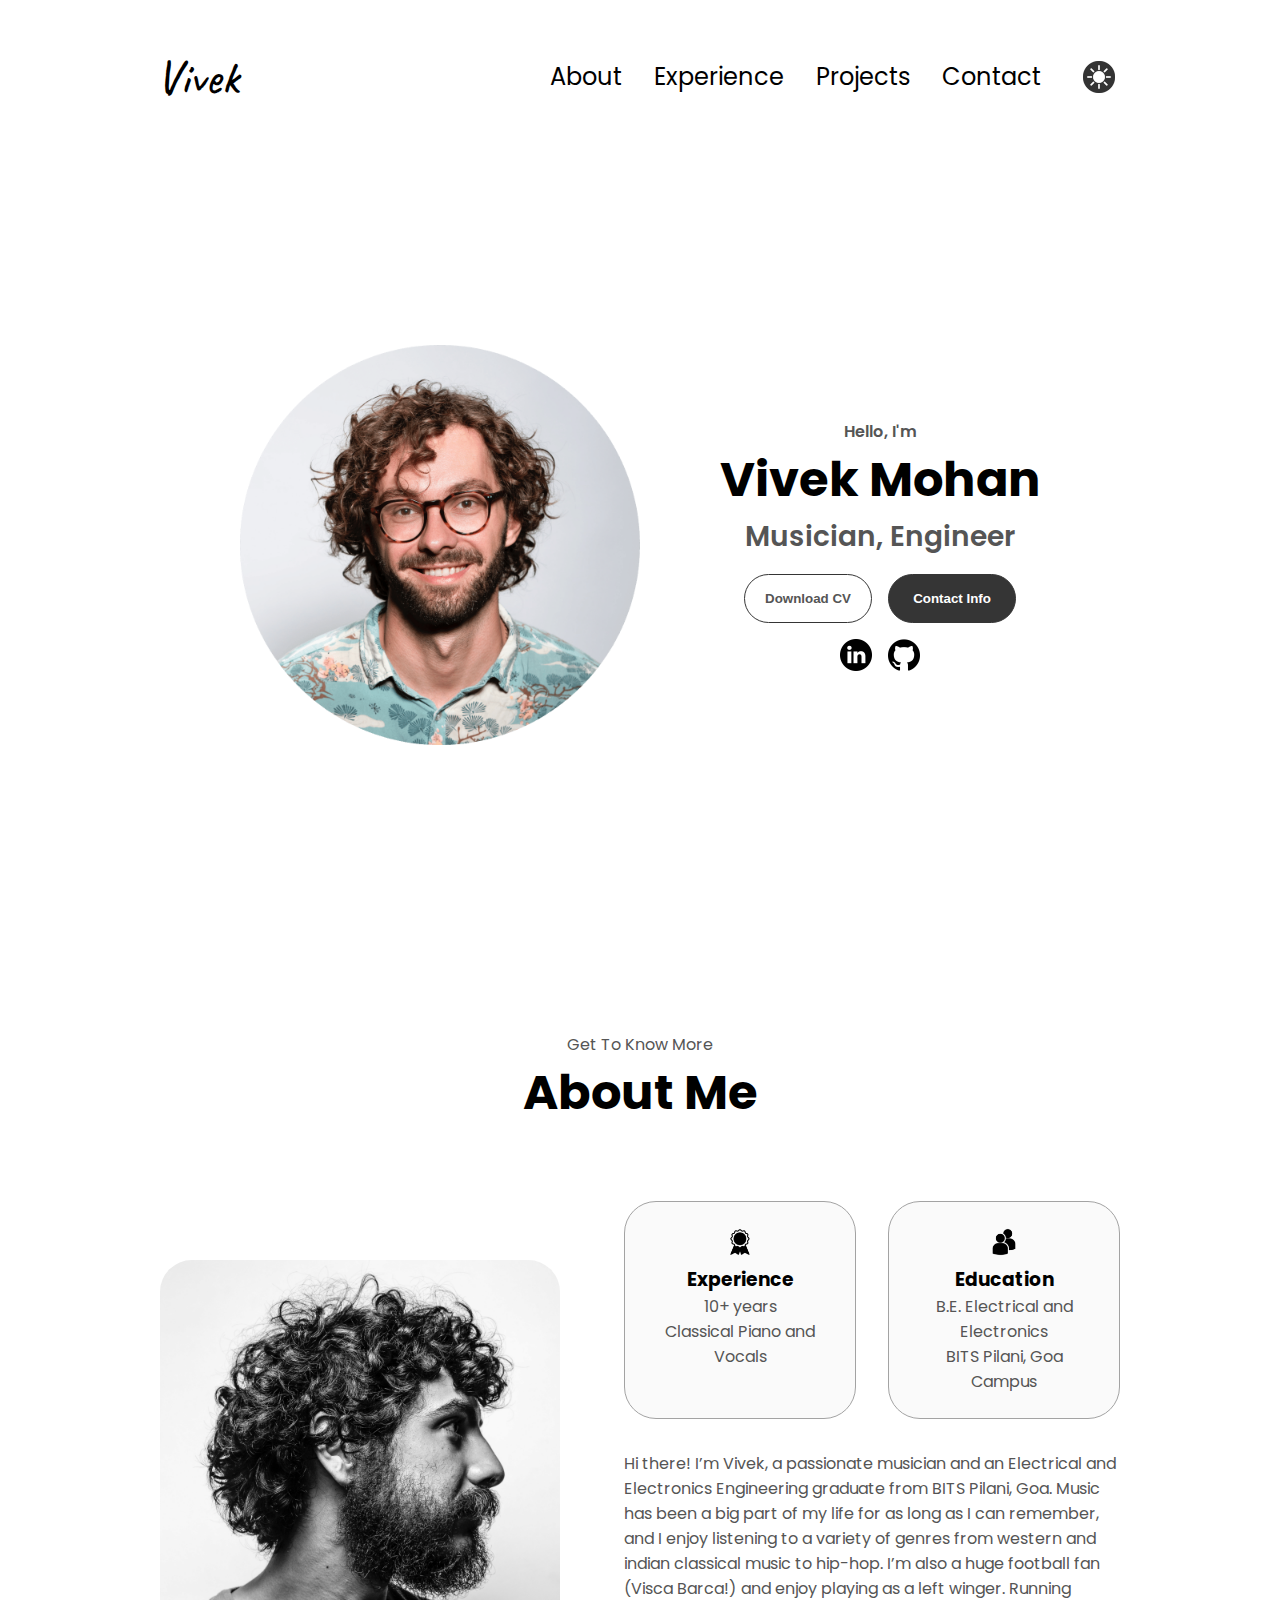
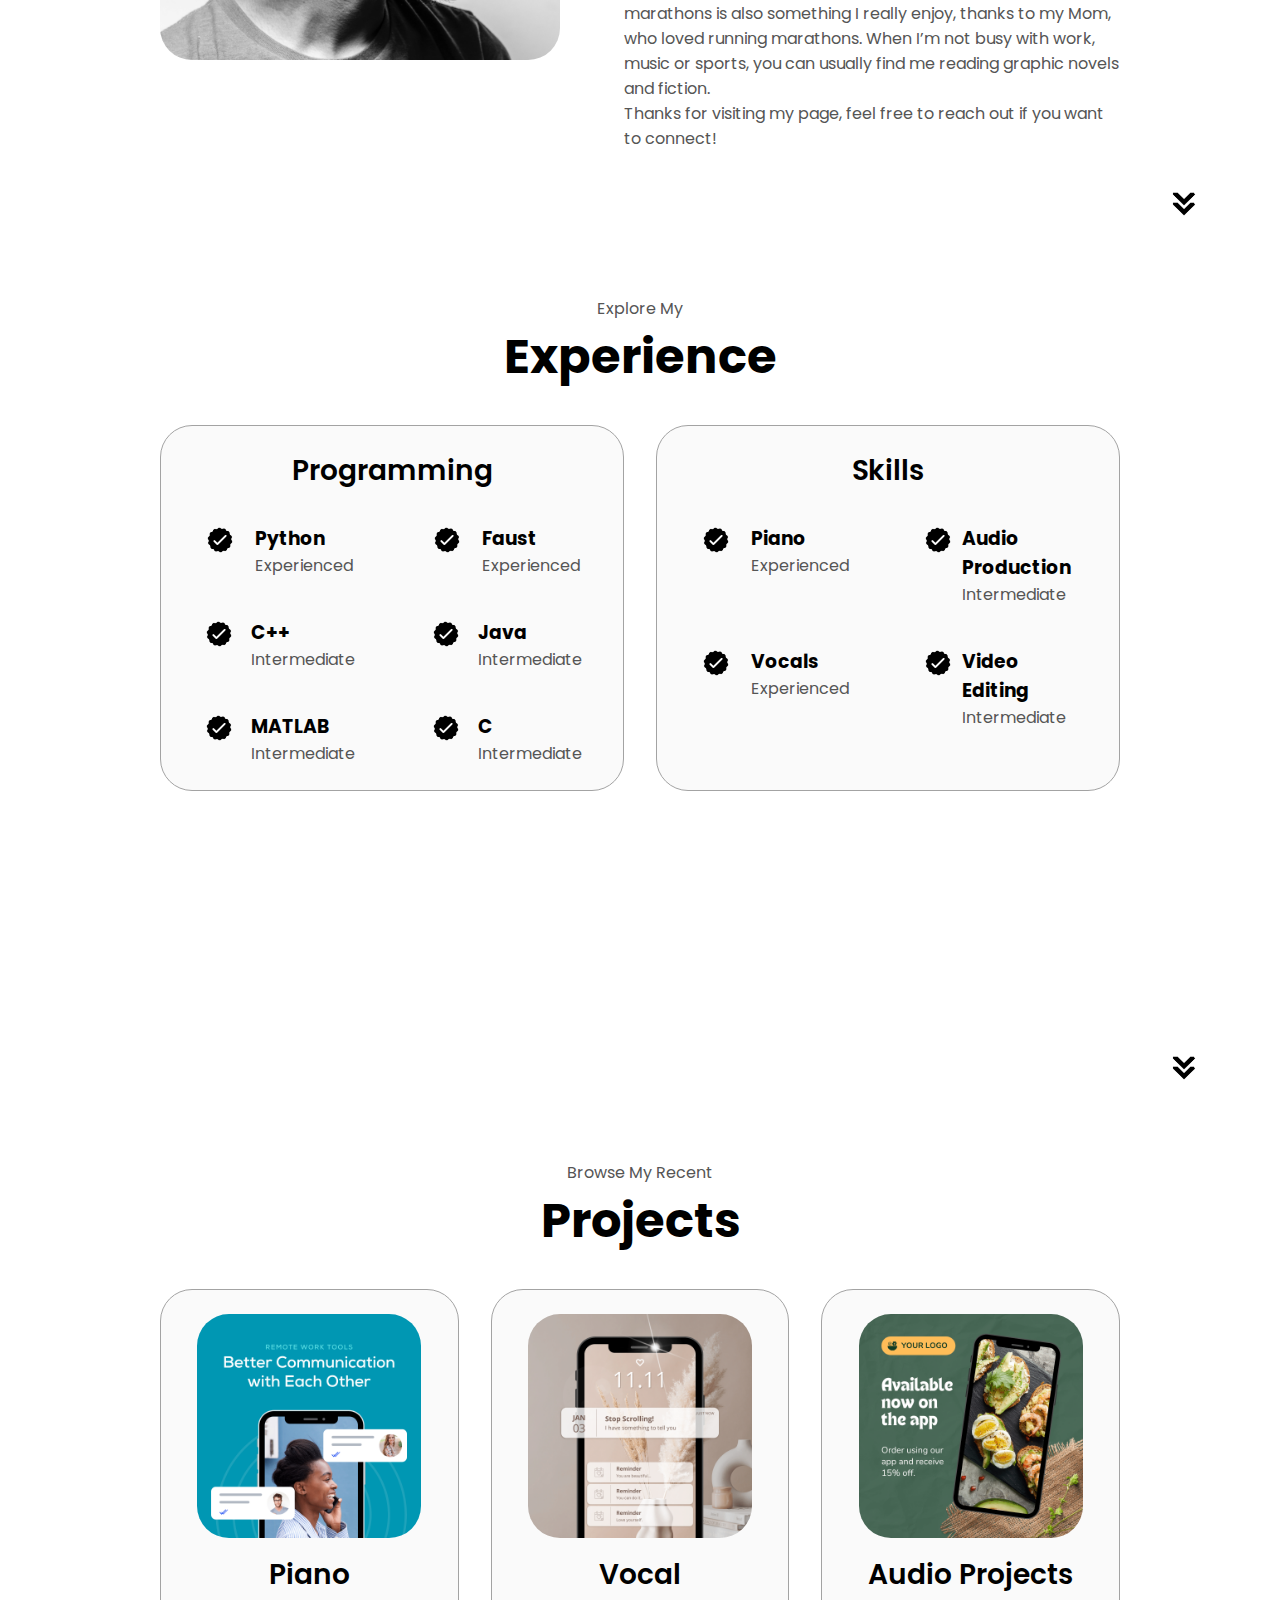
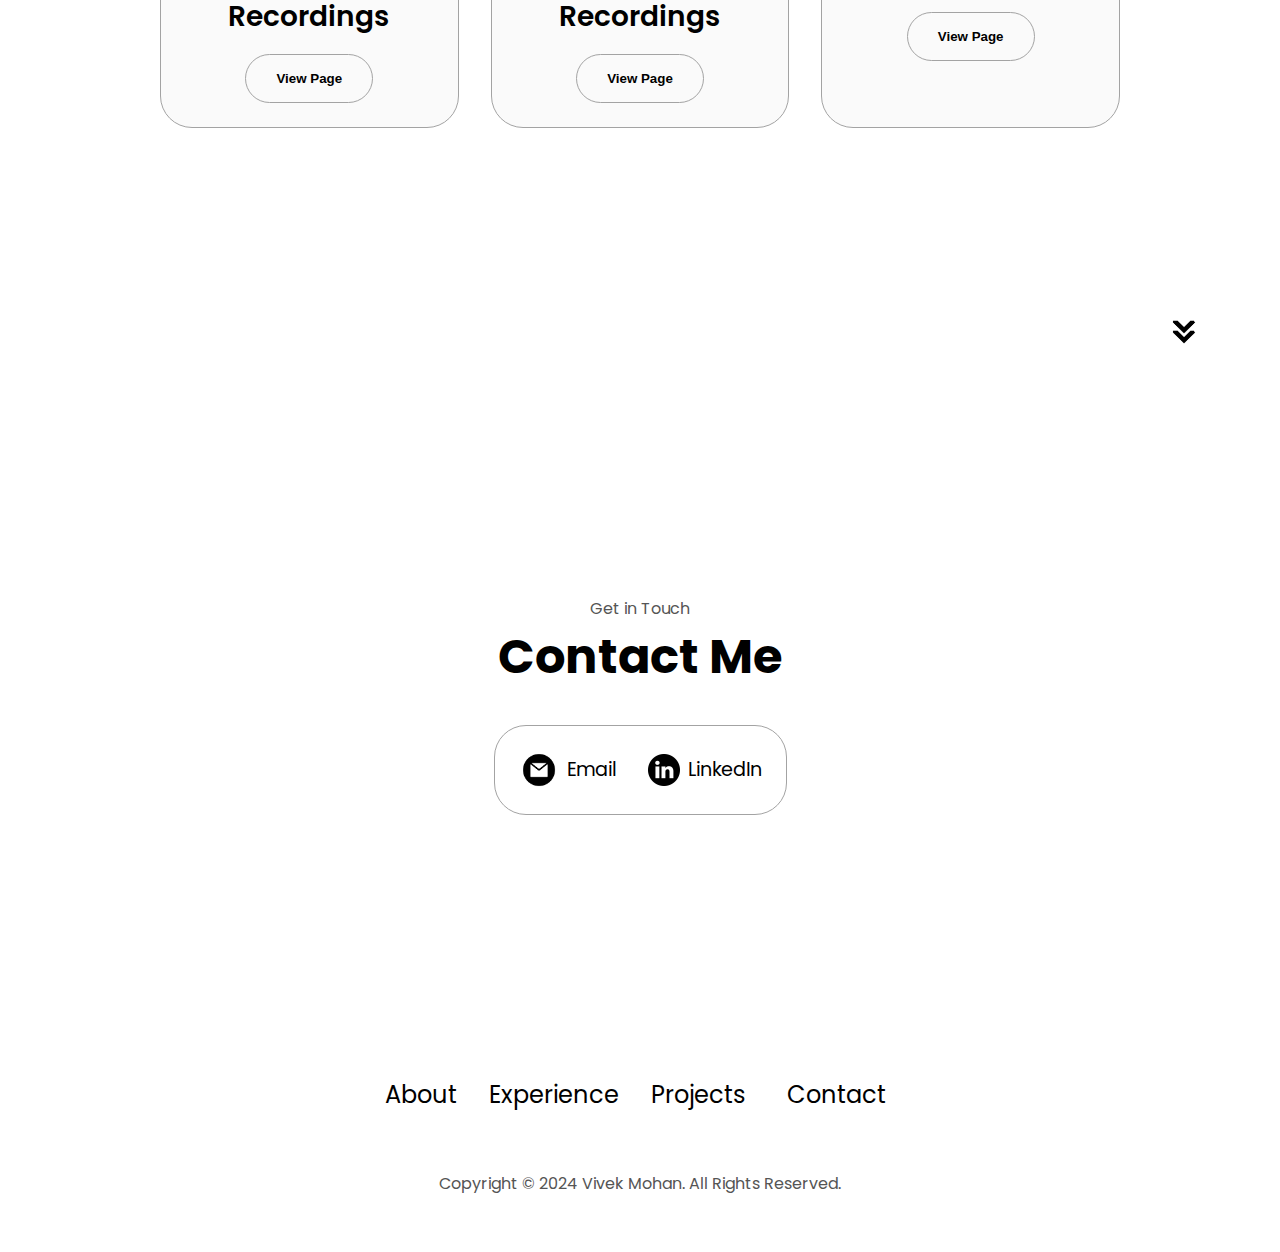
==== commit f3ef04e8: "Small changes" ====
--- a/index.html
+++ b/index.html
@@ -133,12 +133,10 @@
           </div>
           <div class="text-container">
             <p>
-              Lorem ipsum dolor sit amet consectetur adipisicing elit. Hic quis
-              reprehenderit et laborum, rem, dolore eum quod voluptate
-              exercitationem nobis, nihil esse debitis maxime facere minus sint
-              delectus velit in eos quo officiis explicabo deleniti dignissimos.
-              Eligendi illum libero dolorum cum laboriosam corrupti quidem,
-              reiciendis ea magnam? Nulla, impedit fuga!
+              Hi there! I’m Vivek, a passionate musician and an Electrical and Electronics Engineering graduate from BITS Pilani, Goa. Music has been a big part of my life for as long as I can remember, and I enjoy listening to a variety of genres from western and indian classical music to hip-hop.
+              I’m also a huge football fan (Visca Barca!) and enjoy playing as a left winger. Running marathons is also something I really enjoy, thanks to my Mom, who loved running marathons. When I’m not busy with work, music or sports, you can usually find me reading graphic novels and fiction.
+              <br>
+              Thanks for visiting my page, feel free to reach out if you want to connect!
             </p>
           </div>
         </div>
@@ -321,19 +319,13 @@
                 class="project-img"
               />
             </div>
-            <h2 class="experience-sub-title project-title">Project One</h2>
+            <h2 class="experience-sub-title project-title">Piano Recordings</h2>
             <div class="btn-container">
               <button
                 class="btn btn-color-2 project-btn"
-                onclick="location.href='https://github.com/'"
+                onclick="location.href='piano.html'"
               >
-                Github
-              </button>
-              <button
-                class="btn btn-color-2 project-btn"
-                onclick="location.href='https://github.com/'"
-              >
-                Live Demo
+                View Page
               </button>
             </div>
           </div>
@@ -345,11 +337,11 @@
                 class="project-img"
               />
             </div>
-            <h2 class="experience-sub-title project-title">Music Recordings</h2>
+            <h2 class="experience-sub-title project-title">Vocal Recordings</h2>
             <div class="btn-container">
               <button
                 class="btn btn-color-2 project-btn"
-                onclick="location.href='music.html'"
+                onclick="location.href='vocals.html'"
               >
                 View Page 
               </button>
@@ -363,19 +355,13 @@
                 class="project-img"
               />
             </div>
-            <h2 class="experience-sub-title project-title">Project Three</h2>
+            <h2 class="experience-sub-title project-title">Audio Projects</h2>
             <div class="btn-container">
               <button
                 class="btn btn-color-2 project-btn"
-                onclick="location.href='https://github.com/'"
+                onclick="location.href='https://github.com/vvk-mhn'"
               >
-                Github
-              </button>
-              <button
-                class="btn btn-color-2 project-btn"
-                onclick="location.href='https://github.com/'"
-              >
-                Live Demo
+                View Page
               </button>
             </div>
           </div>
@@ -413,7 +399,7 @@
             class="icon linkedin-icon"
             onclick="location.href='https://www.linkedin.com/in/vvk-mhn/'"
           />
-          <p><a href="https://www.linkedin.com">LinkedIn</a></p>
+          <p><a href="https://www.linkedin.com/in/vvk-mhn/">LinkedIn</a></p>
         </div>
       </div>
     </section>
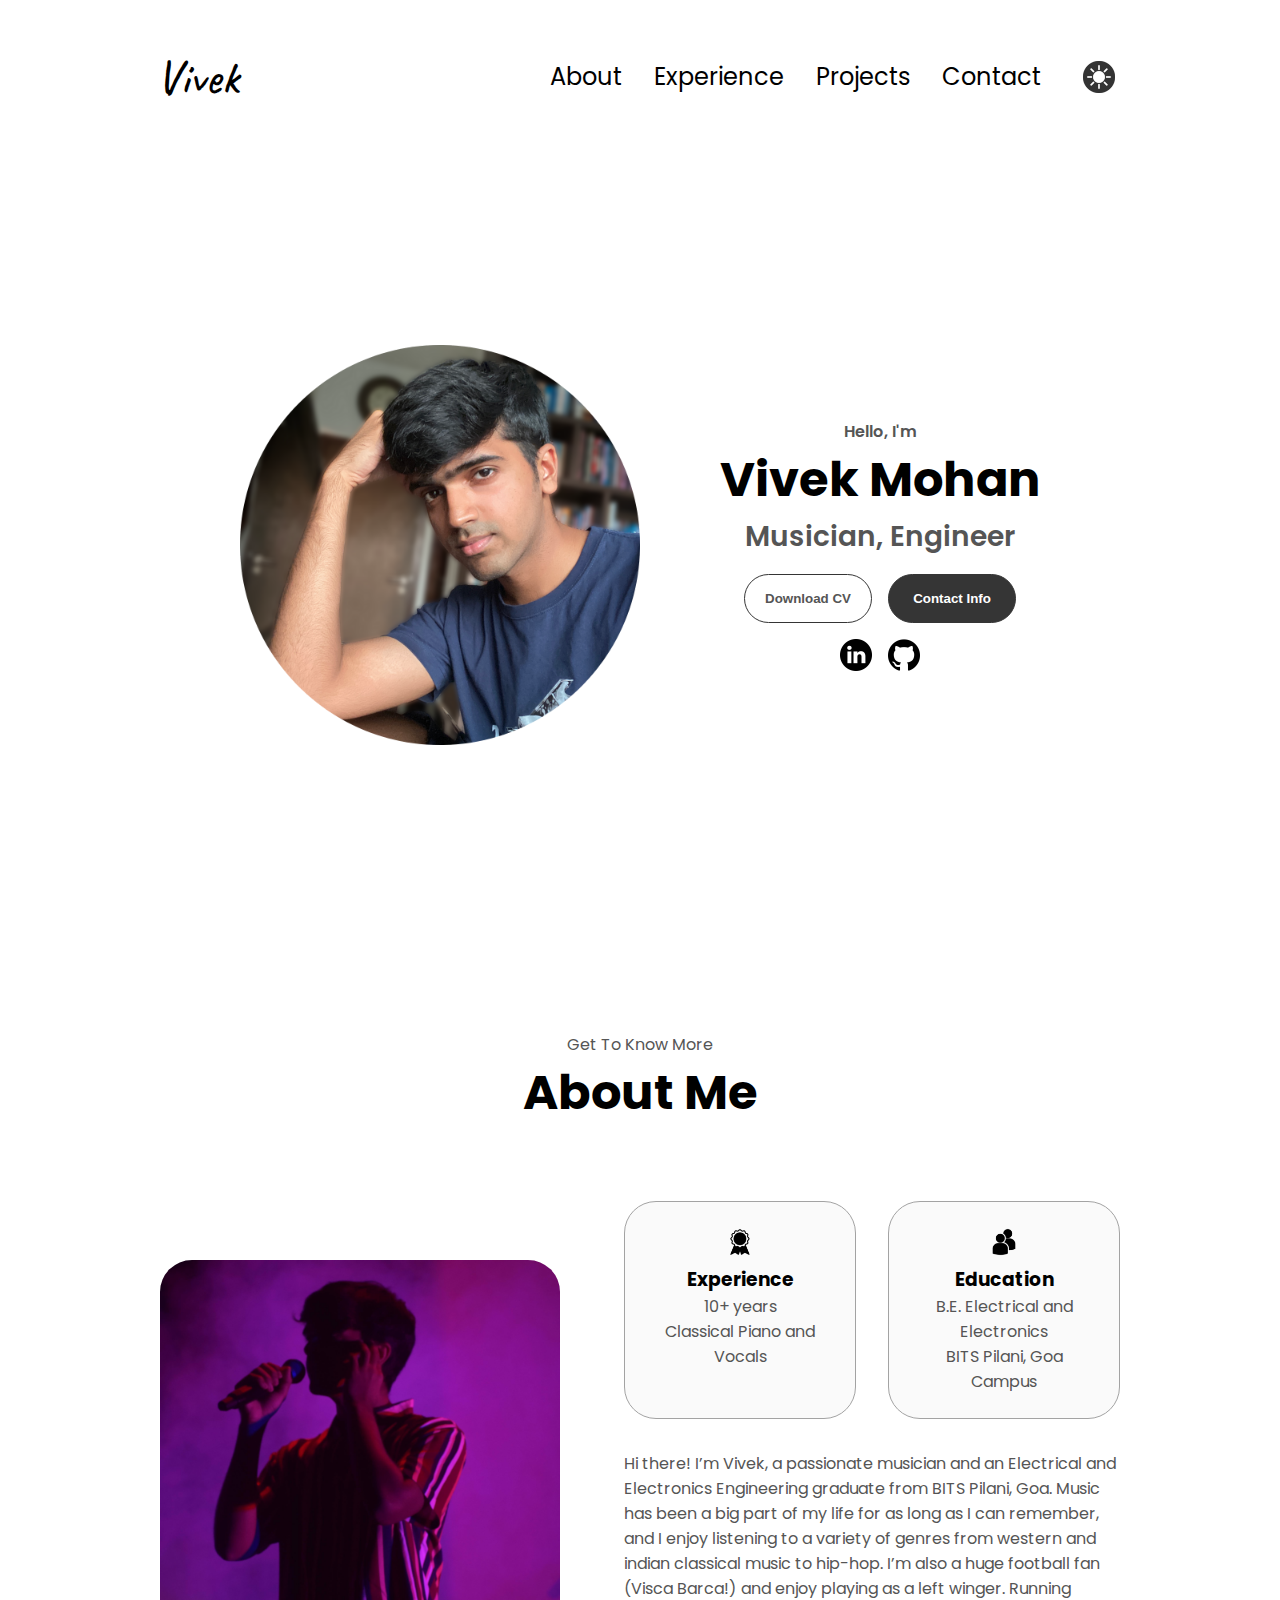
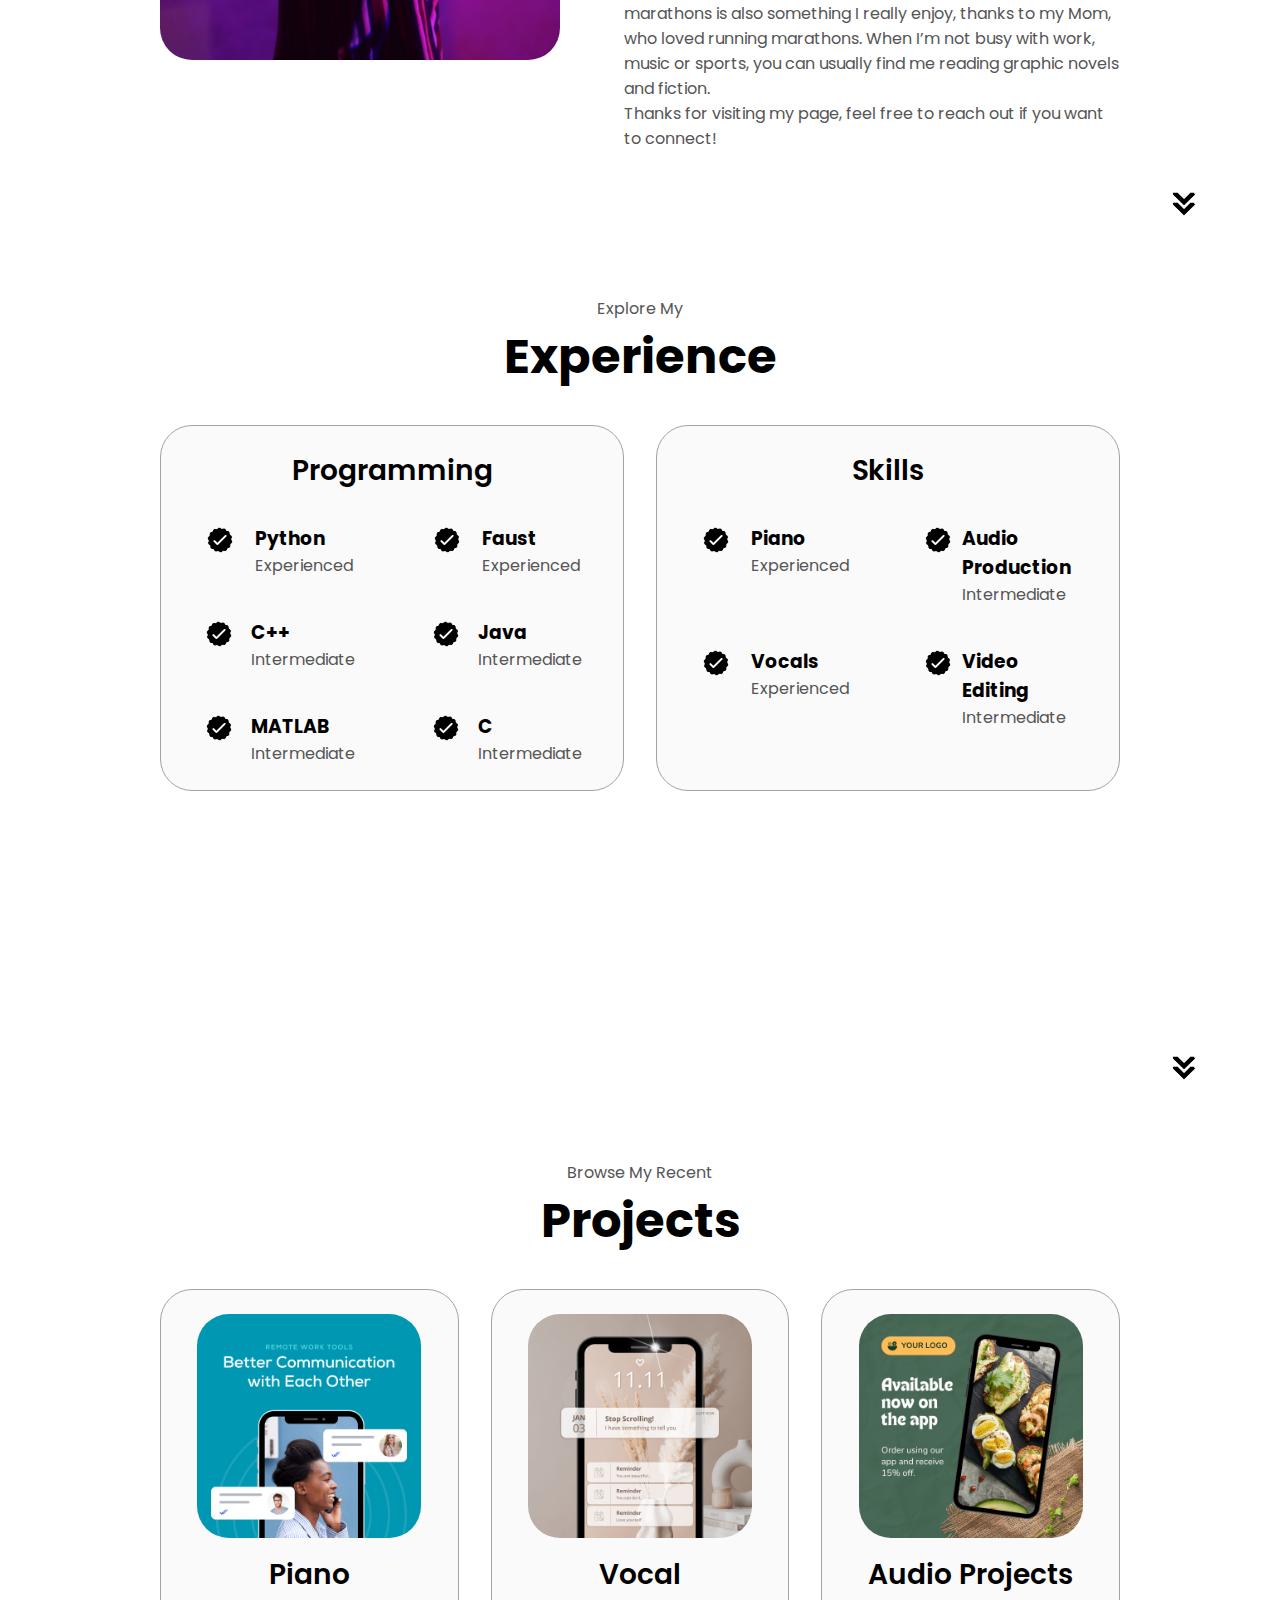
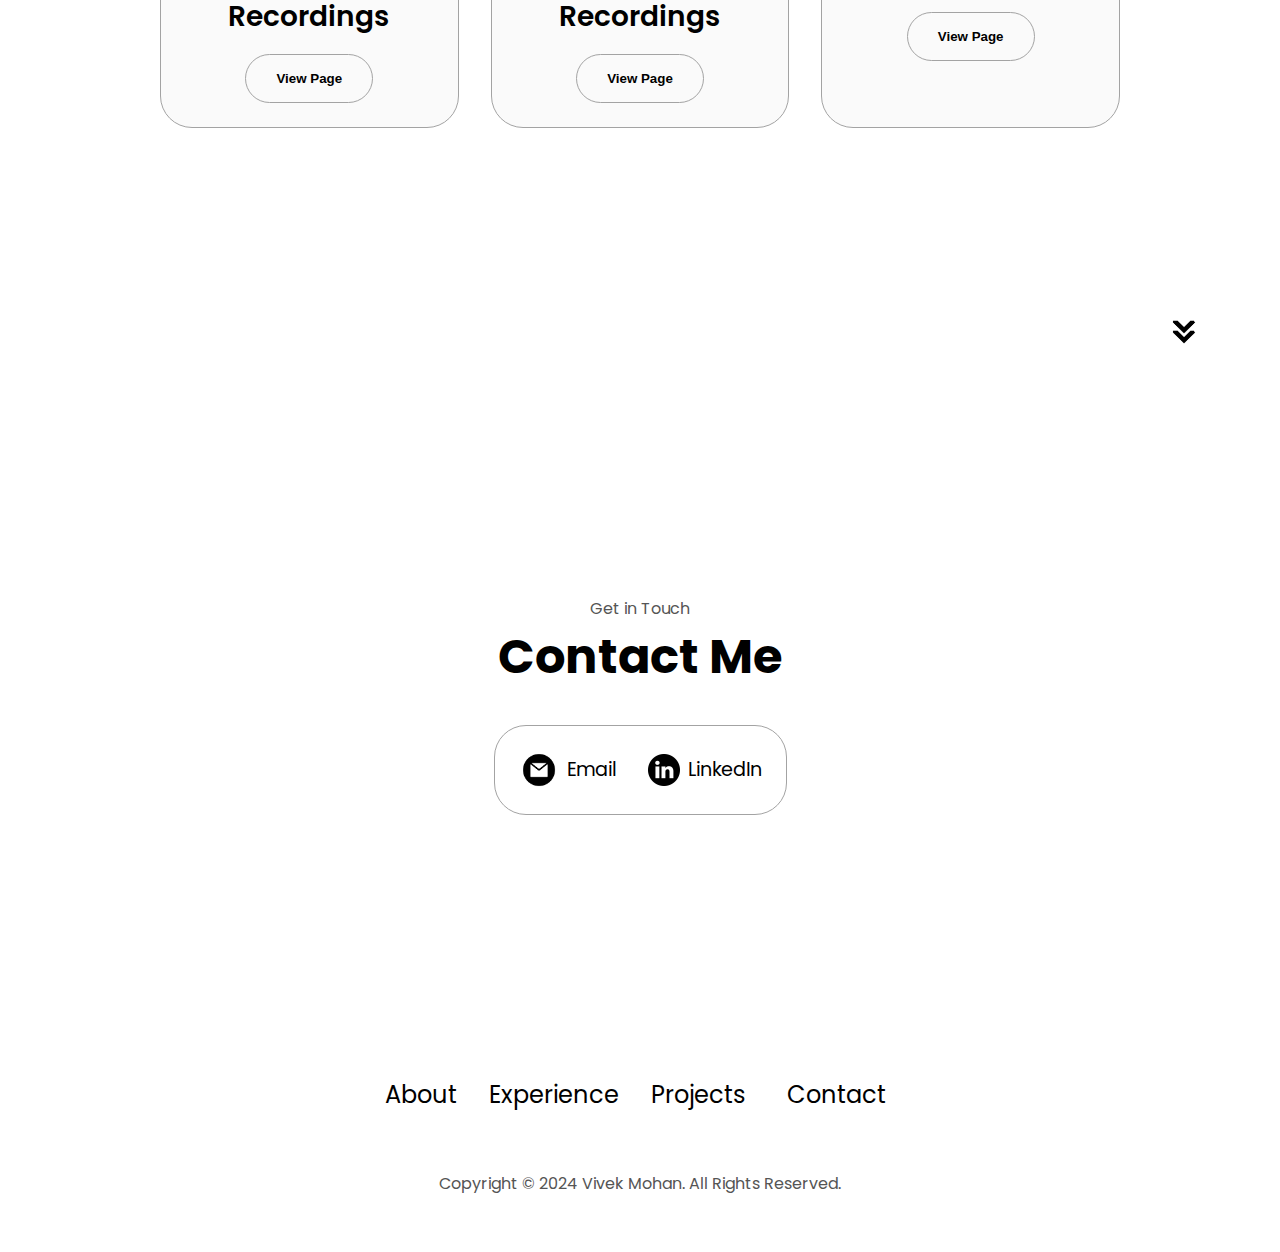
==== commit 3f33eb9e: "Updated photos" ====
--- a/index.html
+++ b/index.html
@@ -58,7 +58,7 @@
     </nav>
     <section id="profile">
       <div class="section__pic-container">
-        <img src="./assets/profile-pic.png" alt="Vivek's profile picture" />
+        <img src="./assets/Vivek_Profile.png" alt="Vivek's profile picture" />
       </div>
       <div class="section__text">
         <p class="section__text__p1">Hello, I'm</p>
@@ -101,7 +101,7 @@
       <div class="section-container">
         <div class="section__pic-container">
           <img
-            src="./assets/about-pic.png"
+            src="./assets/Vivek_About.png"
             alt="Profile picture"
             class="about-pic"
           />
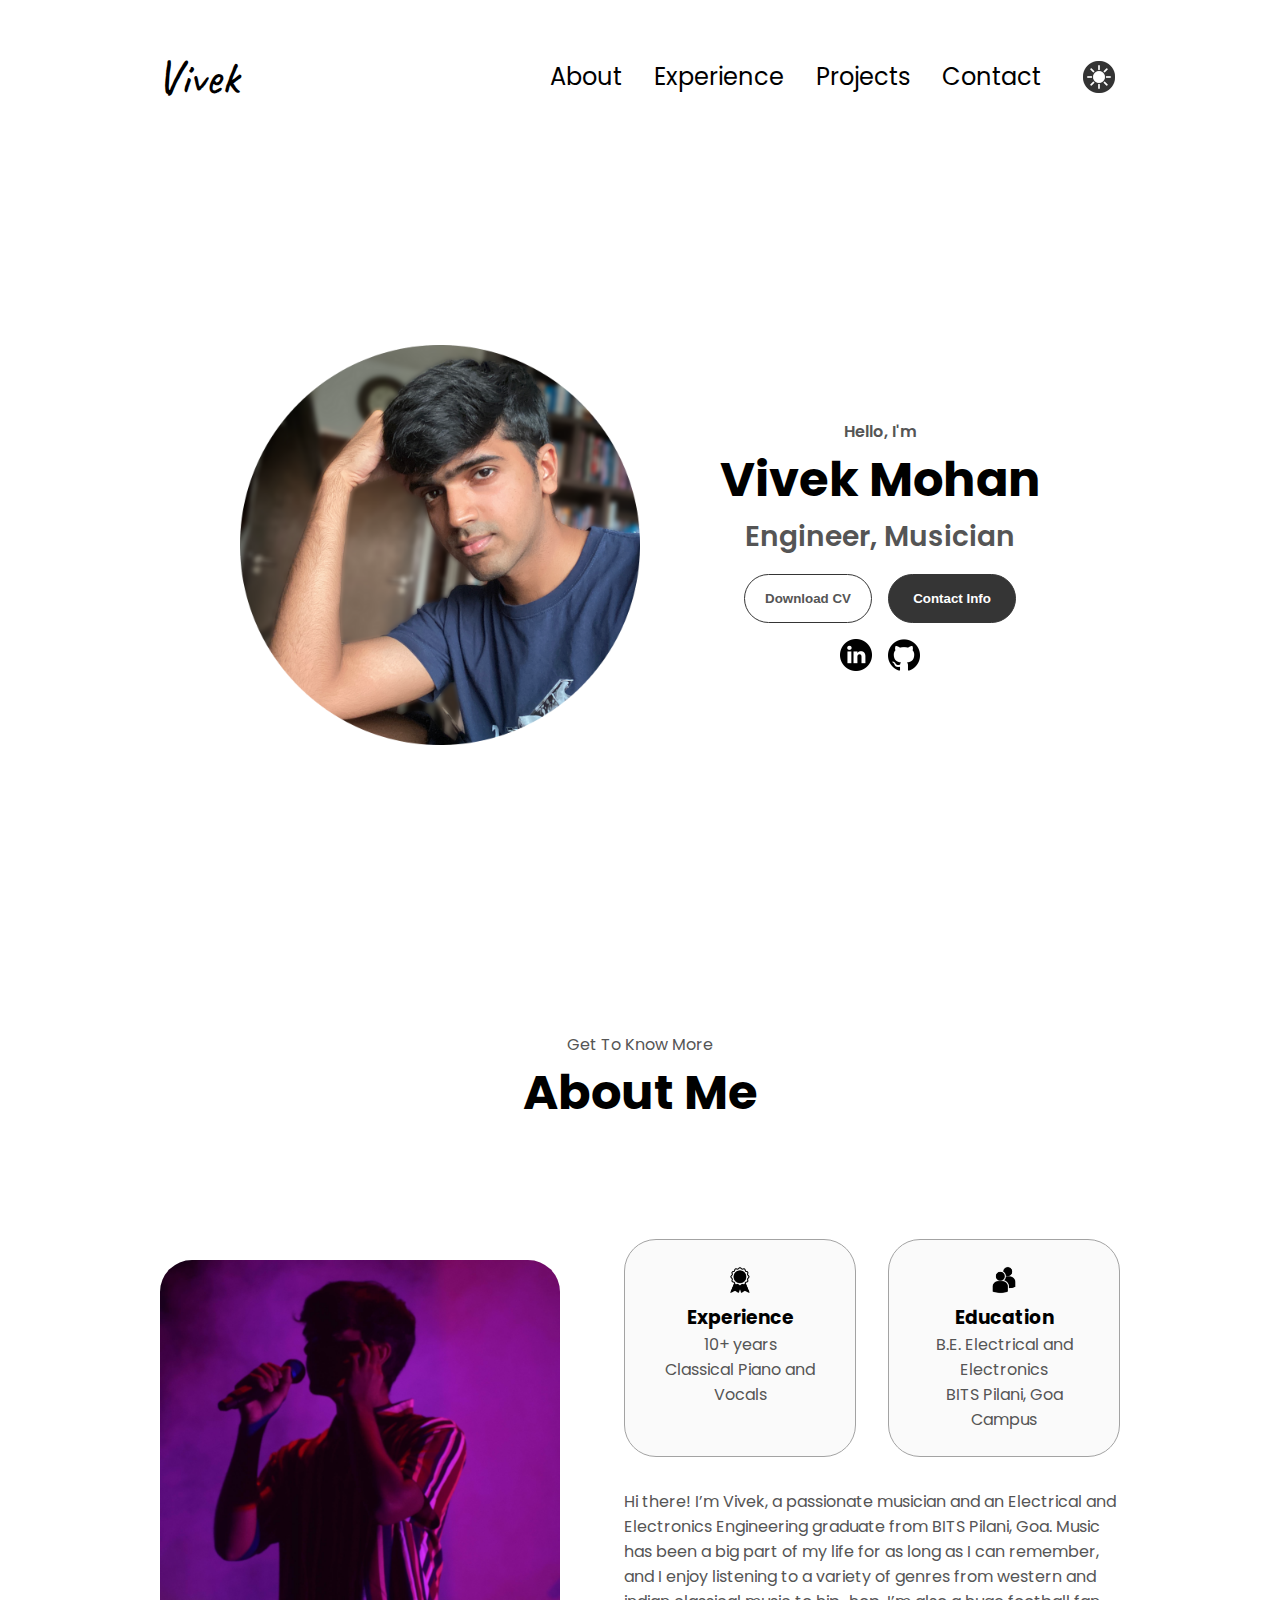
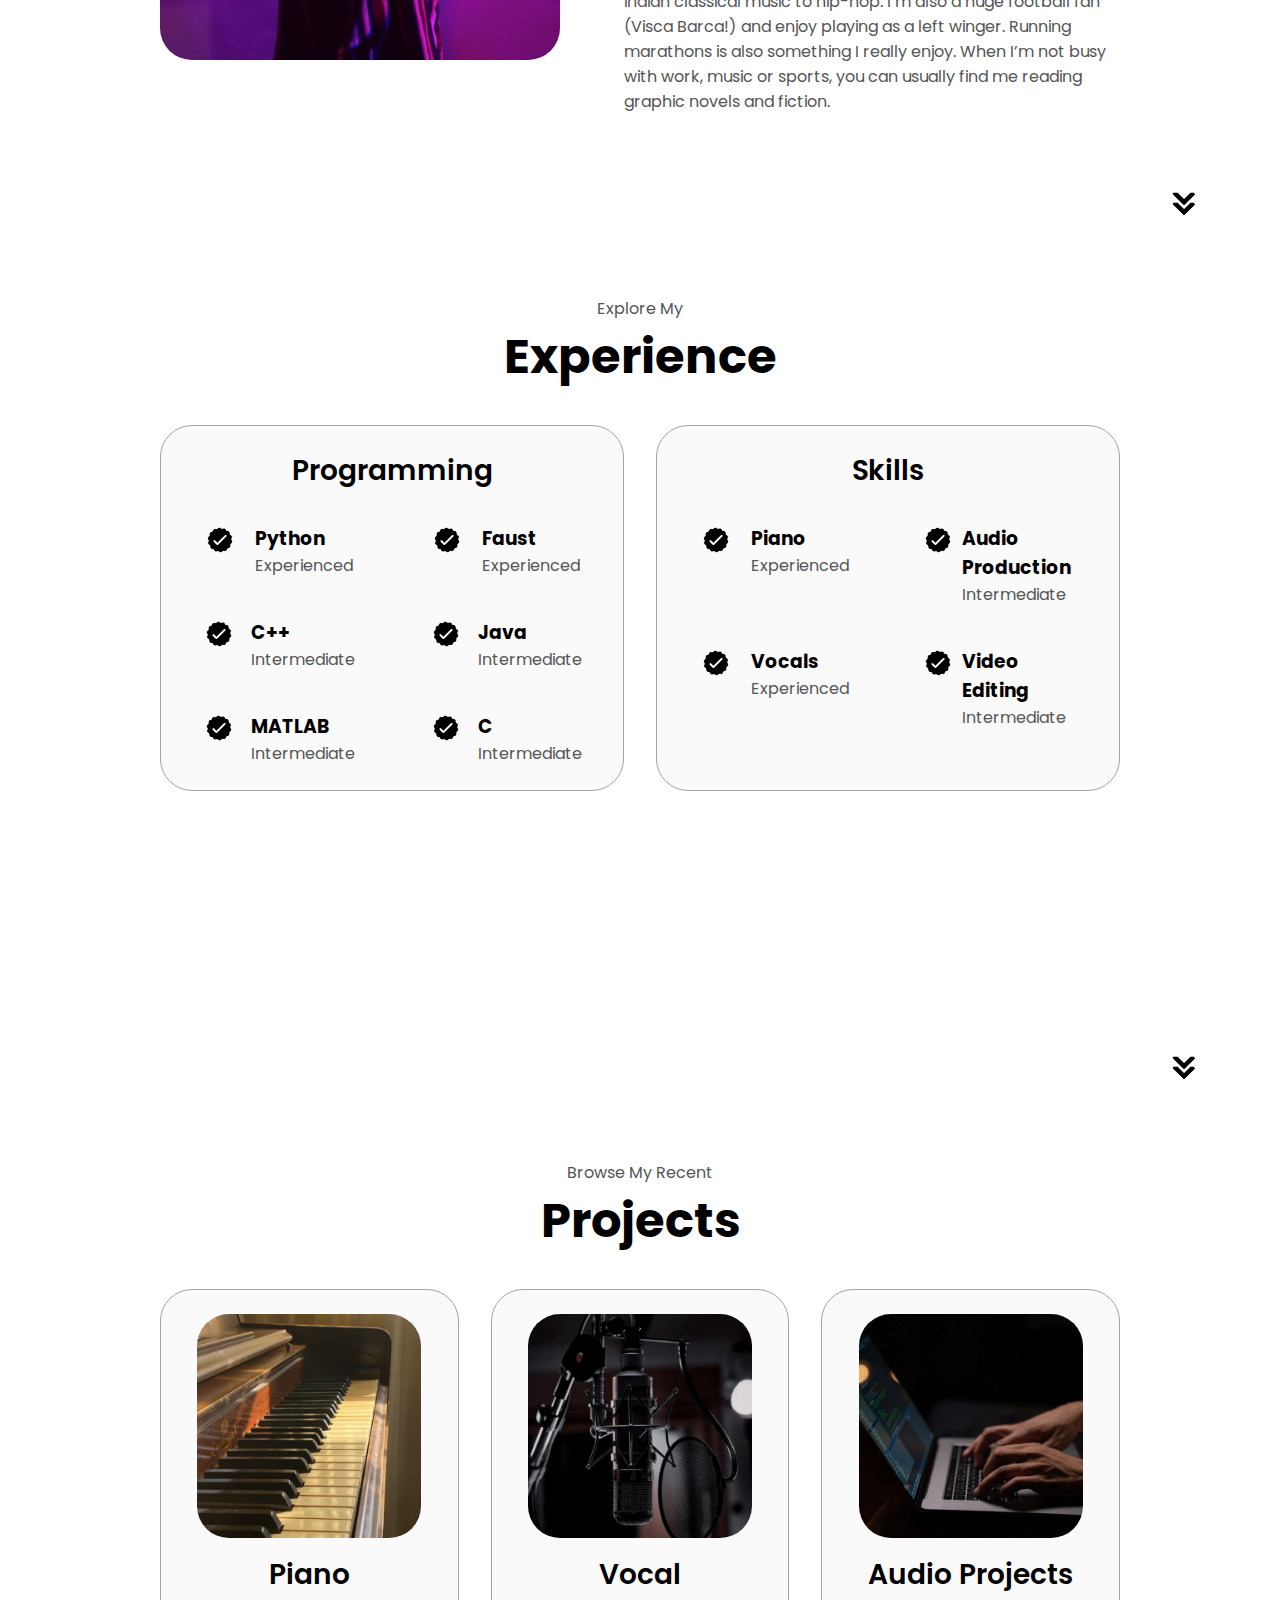
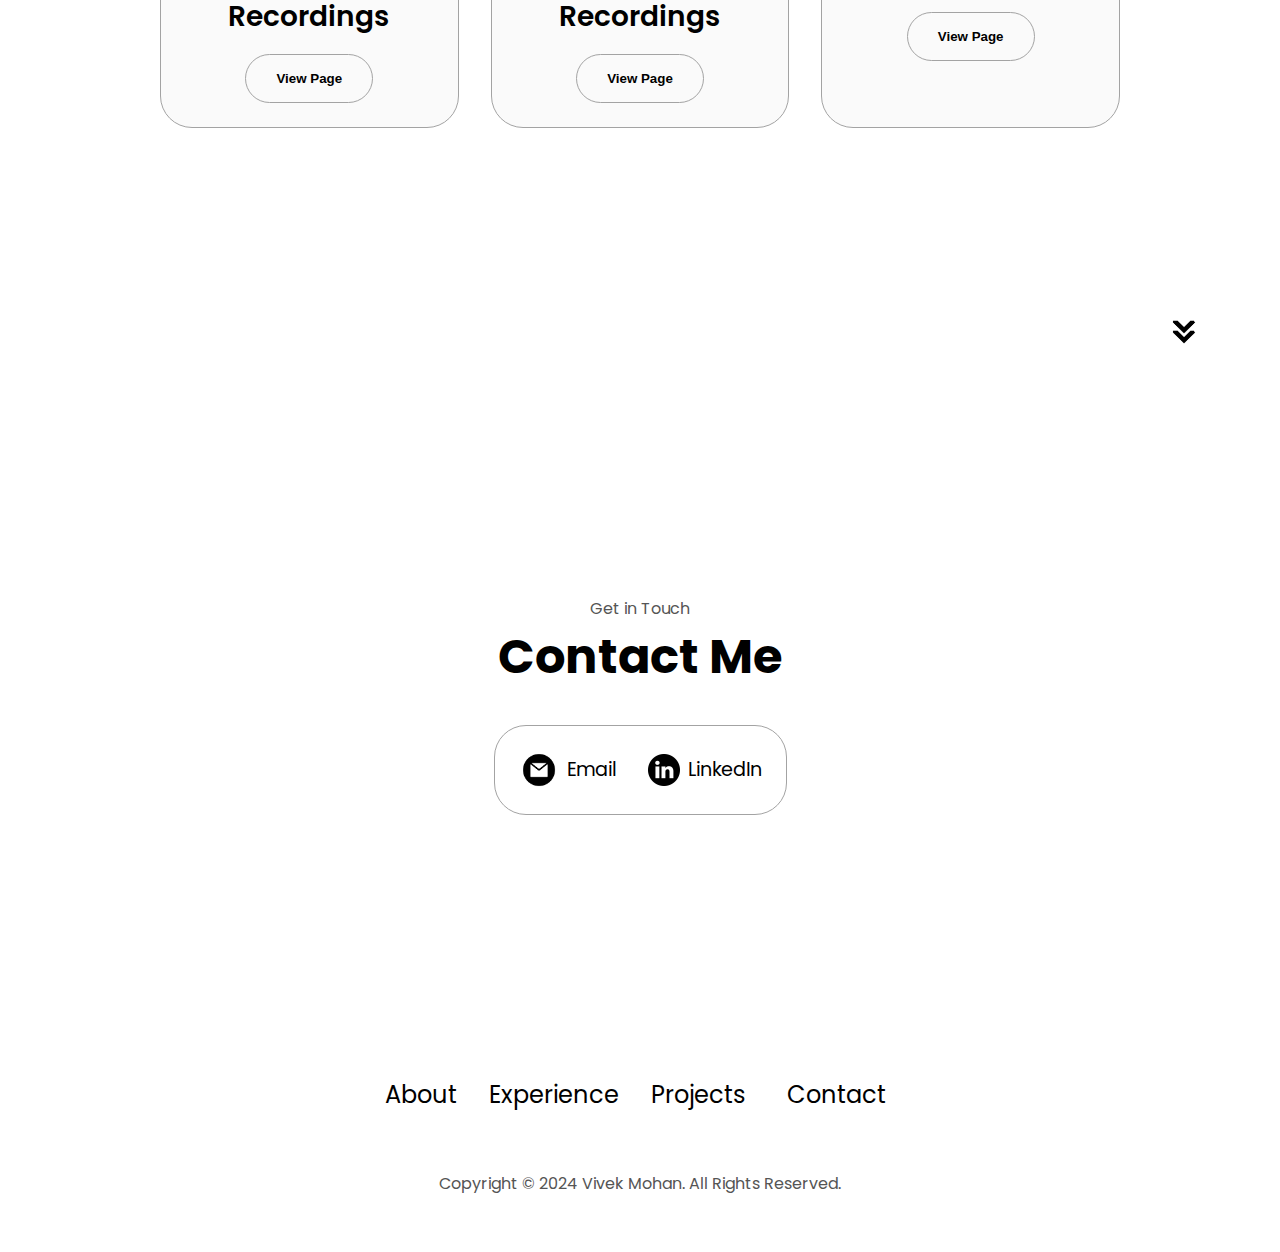
==== commit ccffde12: "Updated pics" ====
--- a/index.html
+++ b/index.html
@@ -63,7 +63,7 @@
       <div class="section__text">
         <p class="section__text__p1">Hello, I'm</p>
         <h1 class="title">Vivek Mohan</h1>
-        <p class="section__text__p2">Musician, Engineer</p>
+        <p class="section__text__p2">Engineer, Musician</p>
         <div class="btn-container">
           <button
             class="btn btn-color-2"
@@ -134,9 +134,7 @@
           <div class="text-container">
             <p>
               Hi there! I’m Vivek, a passionate musician and an Electrical and Electronics Engineering graduate from BITS Pilani, Goa. Music has been a big part of my life for as long as I can remember, and I enjoy listening to a variety of genres from western and indian classical music to hip-hop.
-              I’m also a huge football fan (Visca Barca!) and enjoy playing as a left winger. Running marathons is also something I really enjoy, thanks to my Mom, who loved running marathons. When I’m not busy with work, music or sports, you can usually find me reading graphic novels and fiction.
-              <br>
-              Thanks for visiting my page, feel free to reach out if you want to connect!
+              I’m also a huge football fan (Visca Barca!) and enjoy playing as a left winger. Running marathons is also something I really enjoy. When I’m not busy with work, music or sports, you can usually find me reading graphic novels and fiction.
             </p>
           </div>
         </div>
@@ -314,7 +312,7 @@
           <div class="details-container color-container">
             <div class="article-container">
               <img
-                src="./assets/project-1.png"
+                src="./assets/Piano.png"
                 alt="Project 1"
                 class="project-img"
               />
@@ -332,7 +330,7 @@
           <div class="details-container color-container">
             <div class="article-container">
               <img
-                src="./assets/project-2.png"
+                src="./assets/Vocals.png"
                 alt="Project 2"
                 class="project-img"
               />
@@ -350,7 +348,7 @@
           <div class="details-container color-container">
             <div class="article-container">
               <img
-                src="./assets/project-3.png"
+                src="./assets/Projects.png"
                 alt="Project 3"
                 class="project-img"
               />
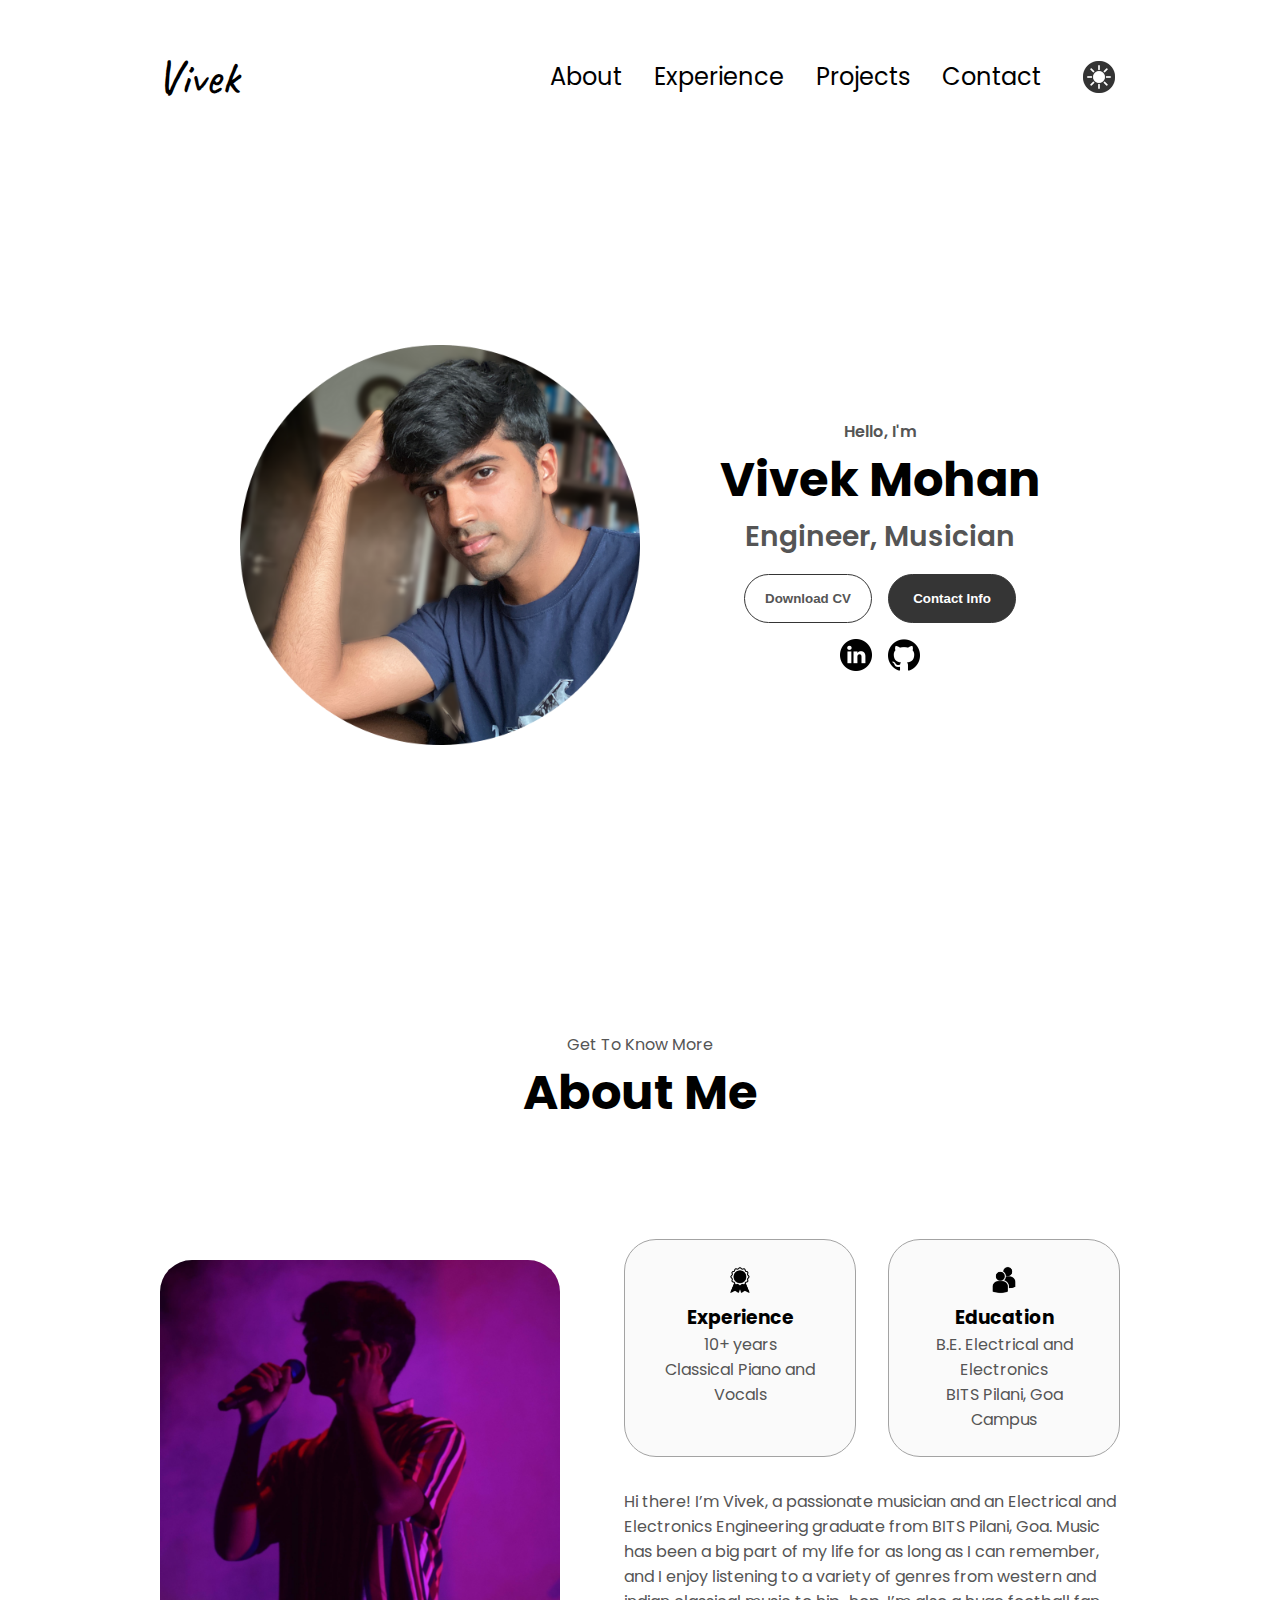
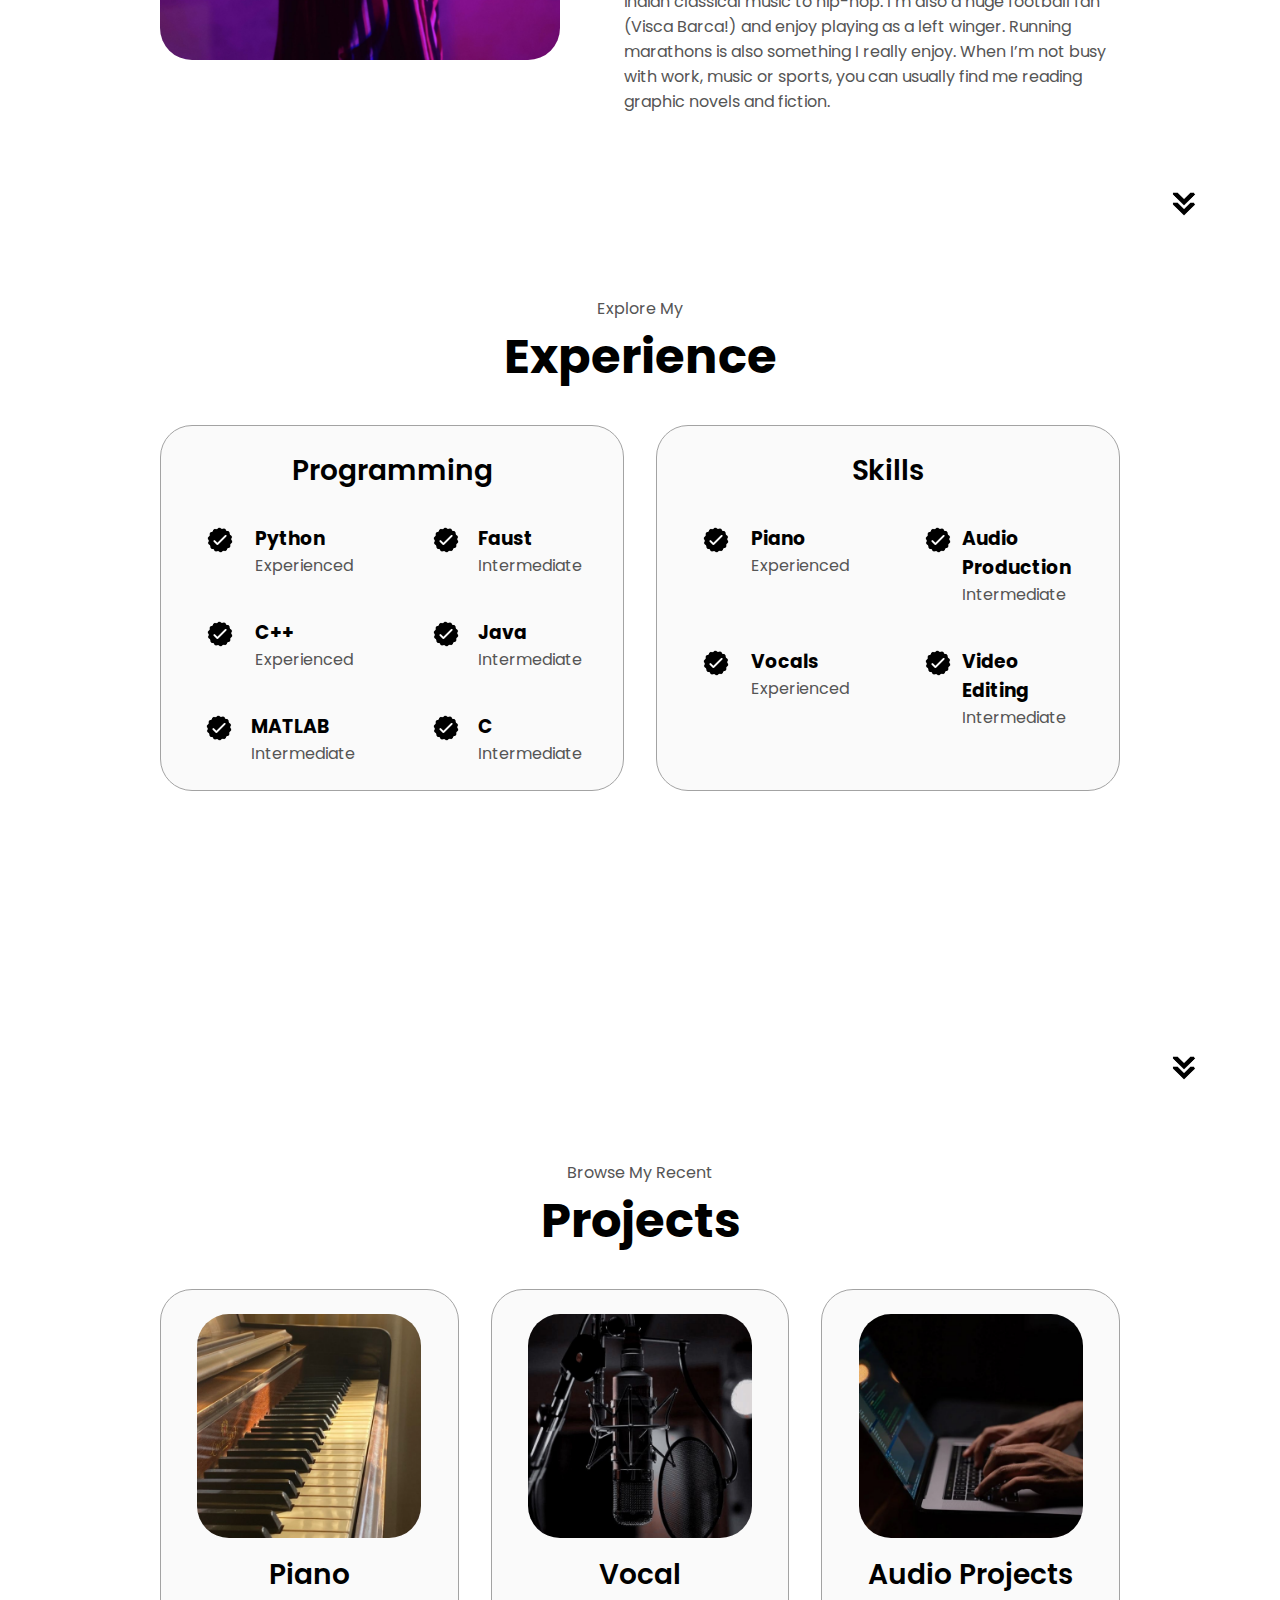
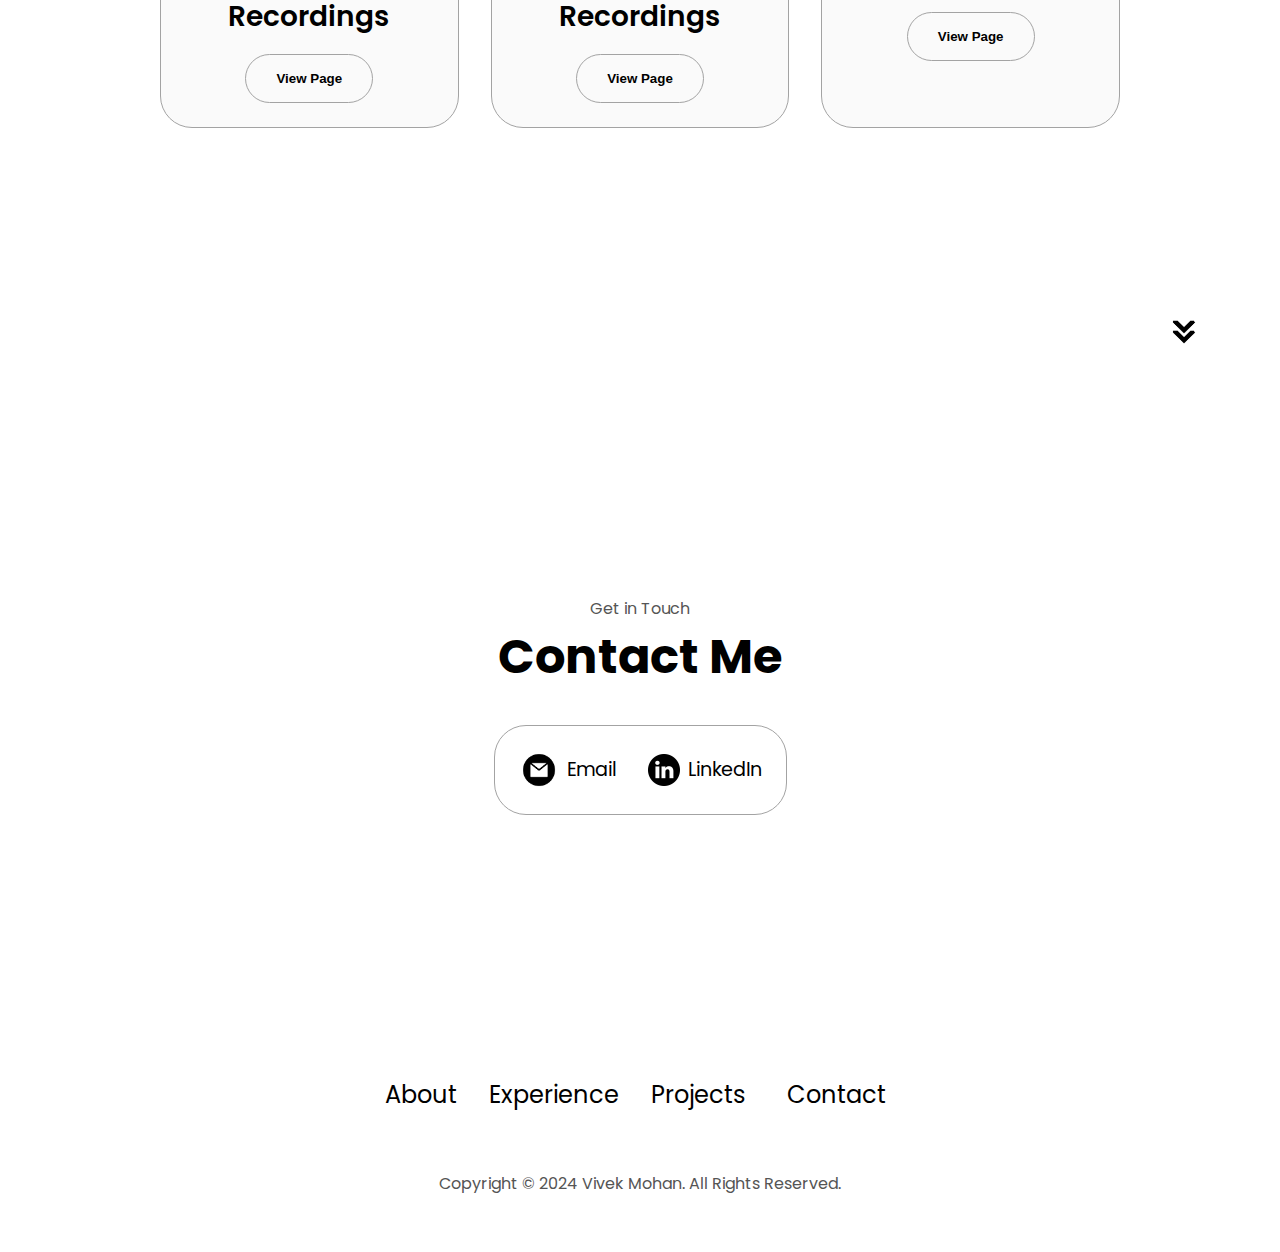
==== commit 05bb88fd: "Updated link" ====
--- a/index.html
+++ b/index.html
@@ -179,20 +179,20 @@
                 />
                 <div>
                   <h3>Faust</h3>
+                  <p>Intermediate</p>
+                </div>
+              </article>
+              <article>
+                <img
+                  src="./assets/checkmark_light.png"
+                  src-light="./assets/checkmark_light.png"
+                  src-dark="./assets/checkmark_dark.png"
+                  alt="Experience icon"
+                  class="icon"
+                />
+                <div>
+                  <h3>C++</h3>
                   <p>Experienced </p>
-                </div>
-              </article>
-              <article>
-                <img
-                  src="./assets/checkmark_light.png"
-                  src-light="./assets/checkmark_light.png"
-                  src-dark="./assets/checkmark_dark.png"
-                  alt="Experience icon"
-                  class="icon"
-                />
-                <div>
-                  <h3>C++</h3>
-                  <p>Intermediate</p>
                 </div>
               </article>
               <article>
@@ -357,7 +357,7 @@
             <div class="btn-container">
               <button
                 class="btn btn-color-2 project-btn"
-                onclick="location.href='https://github.com/vvk-mhn'"
+                onclick="location.href='https://github.com/vvk-mhn/Audio-Projects'"
               >
                 View Page
               </button>
